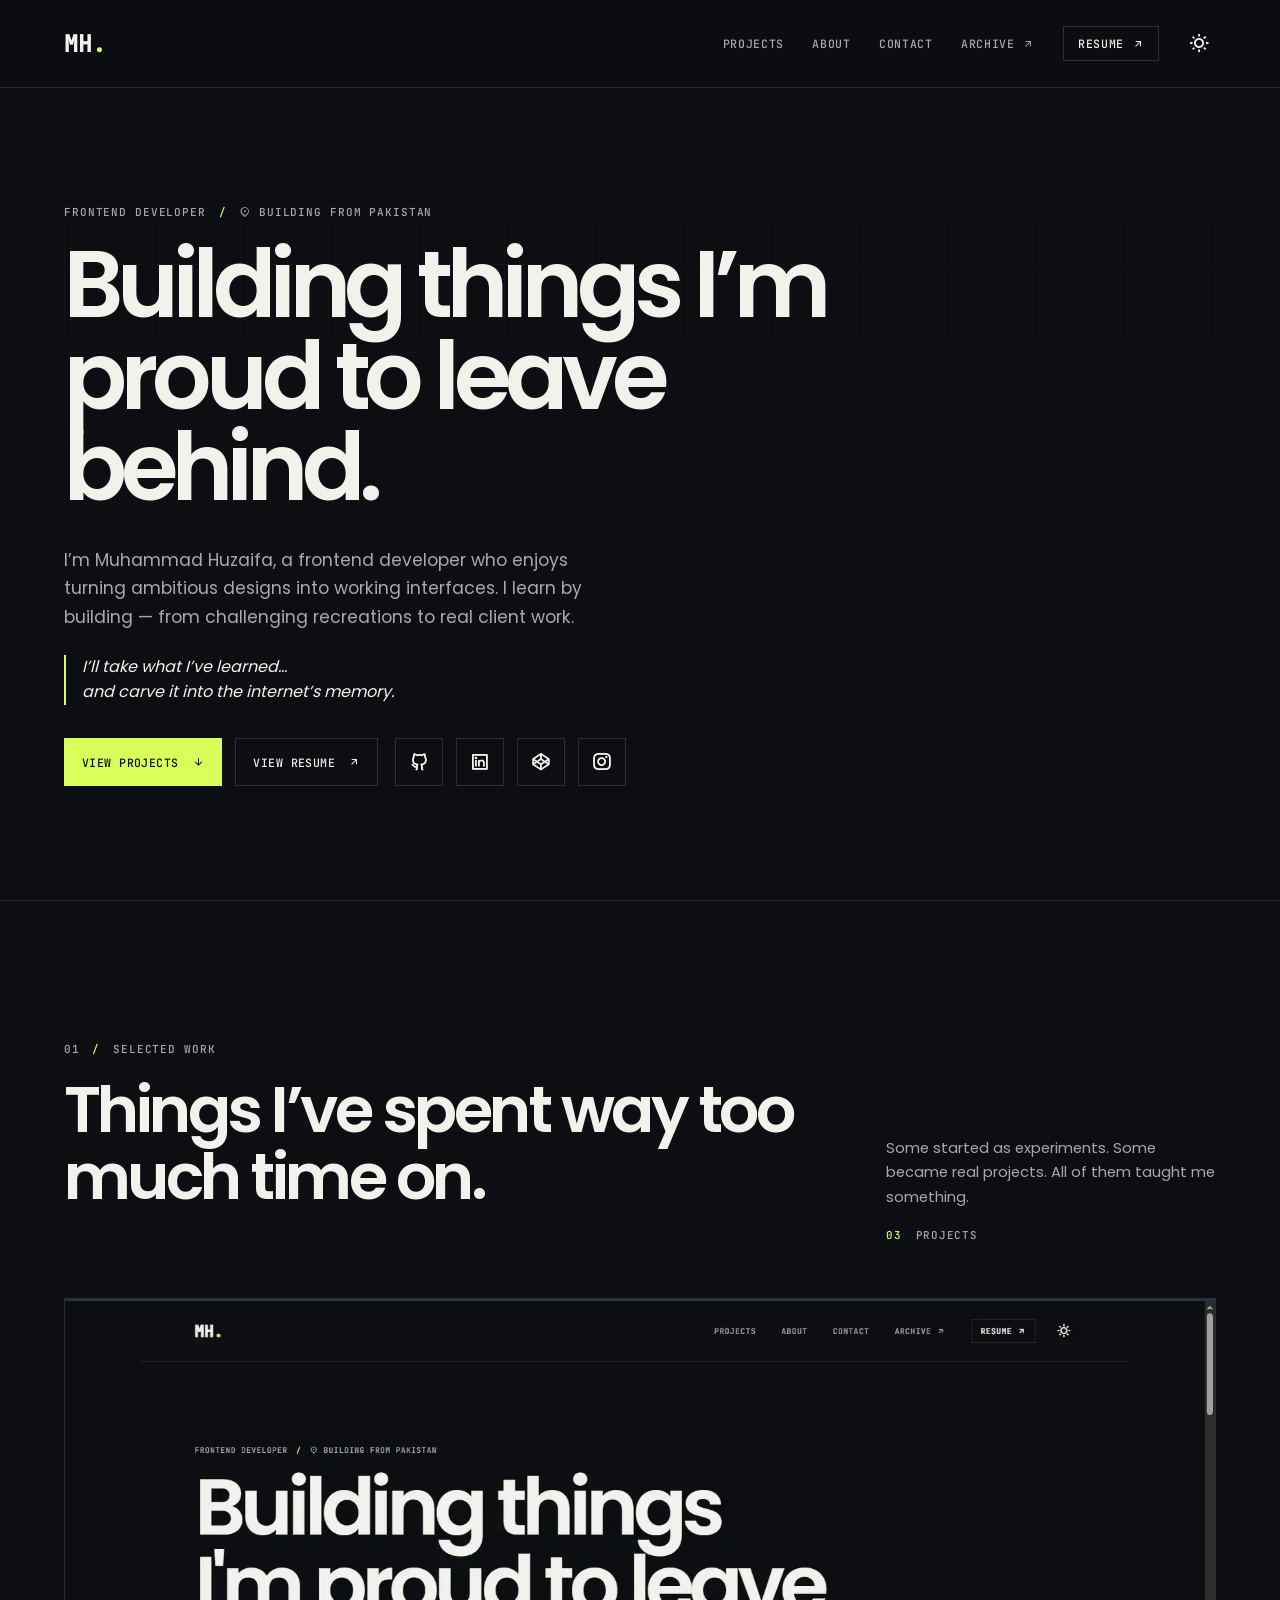
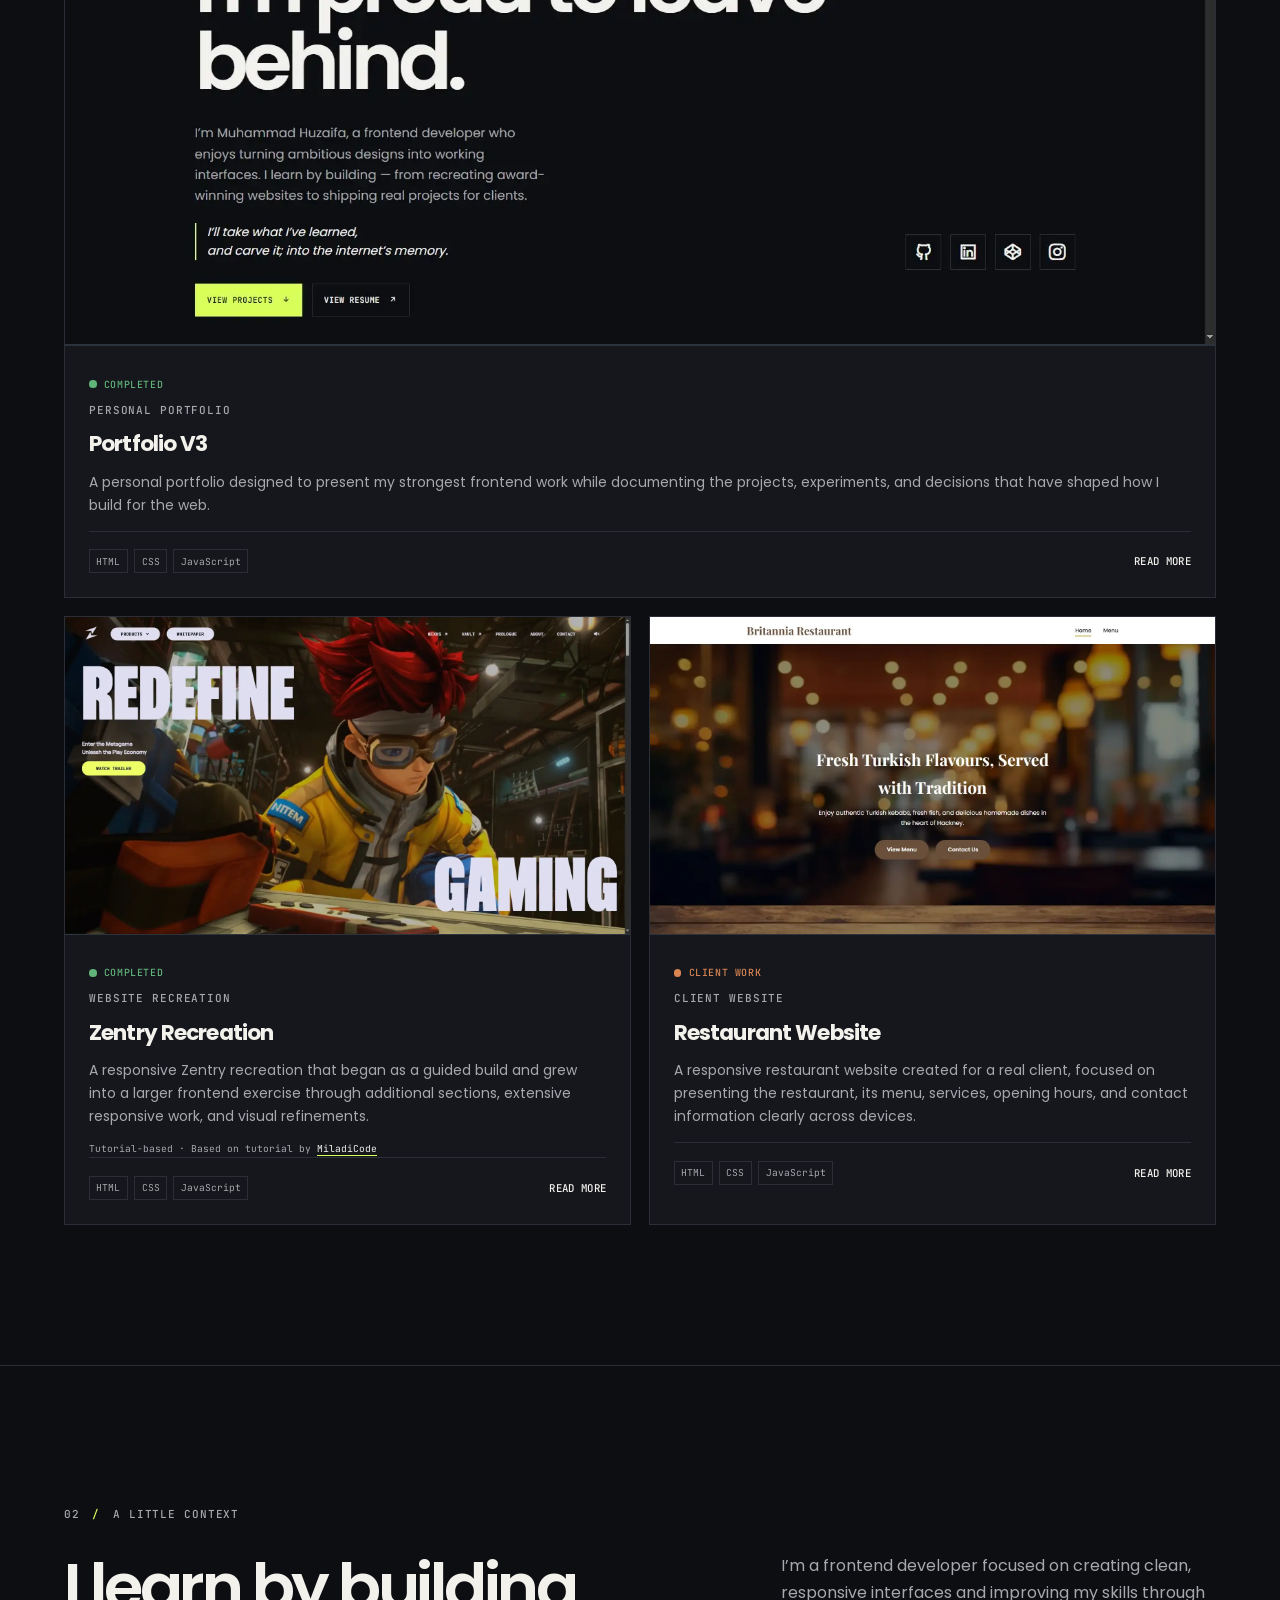
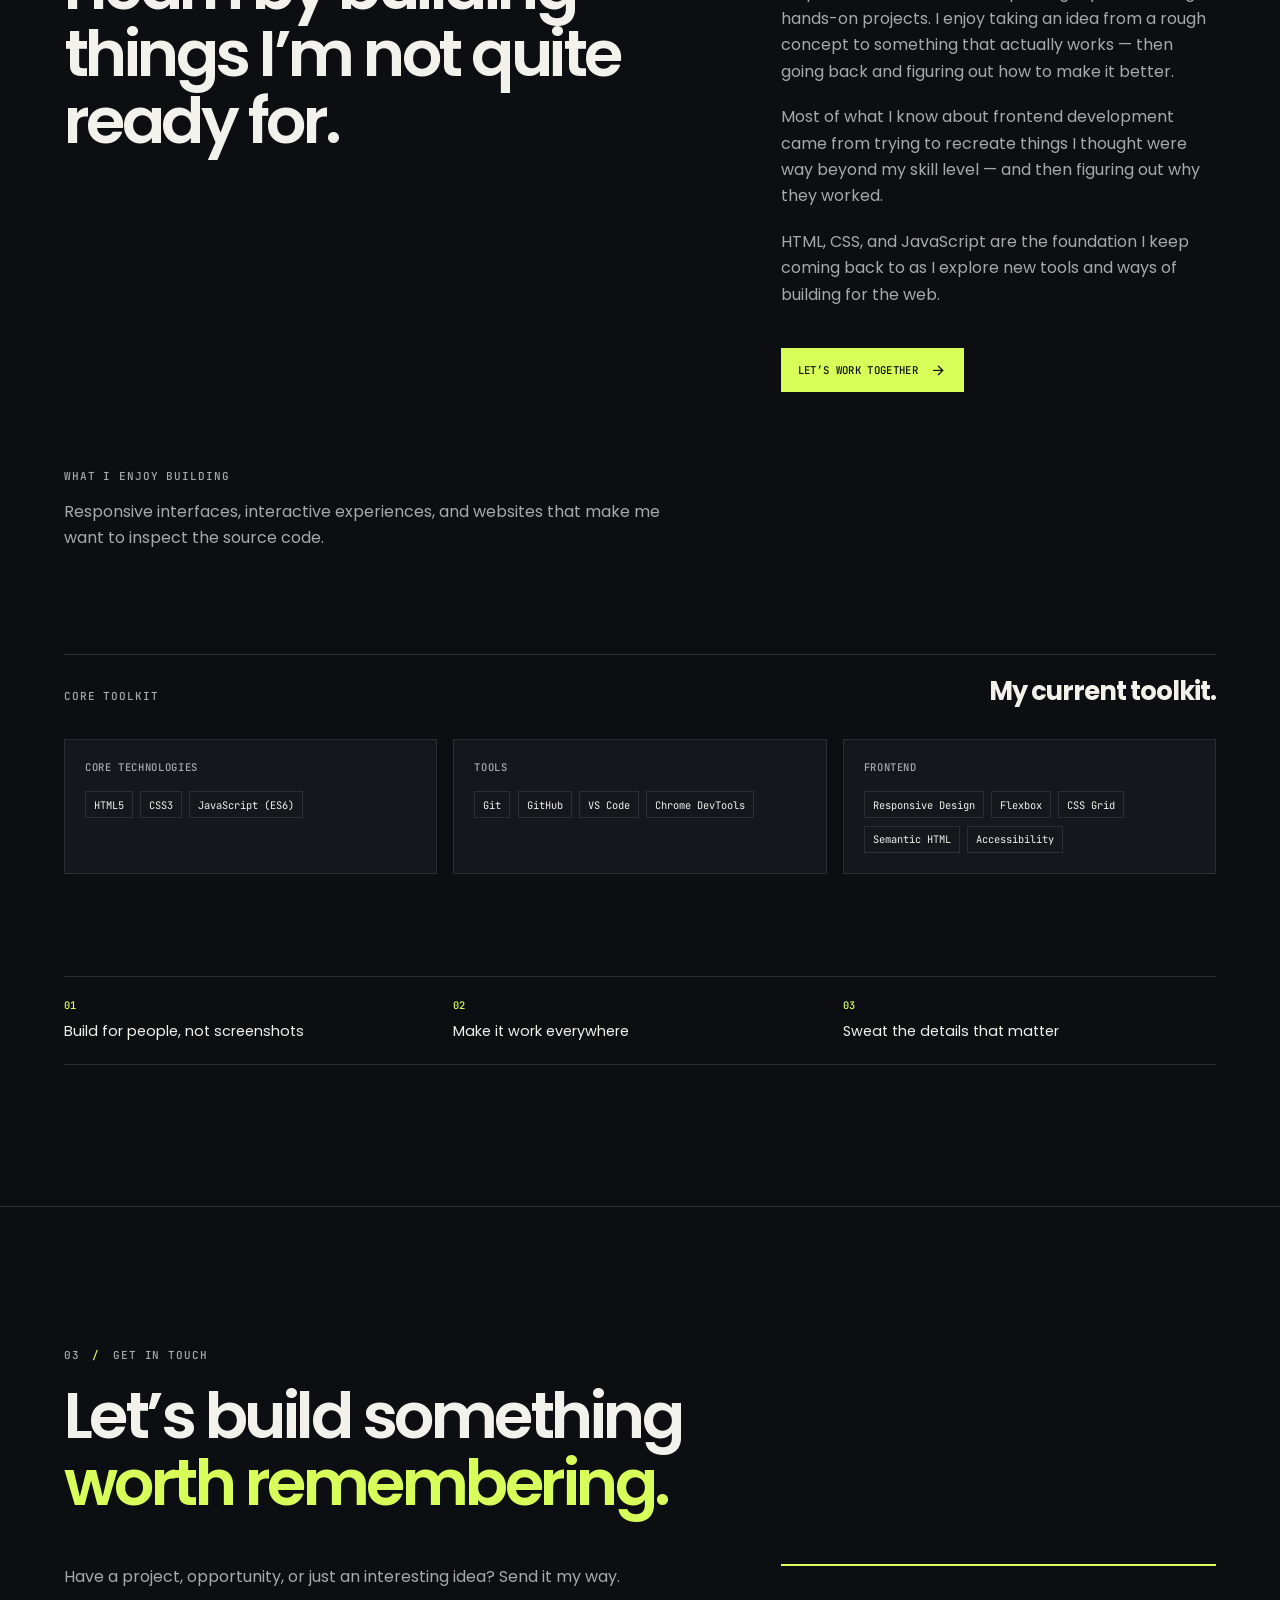
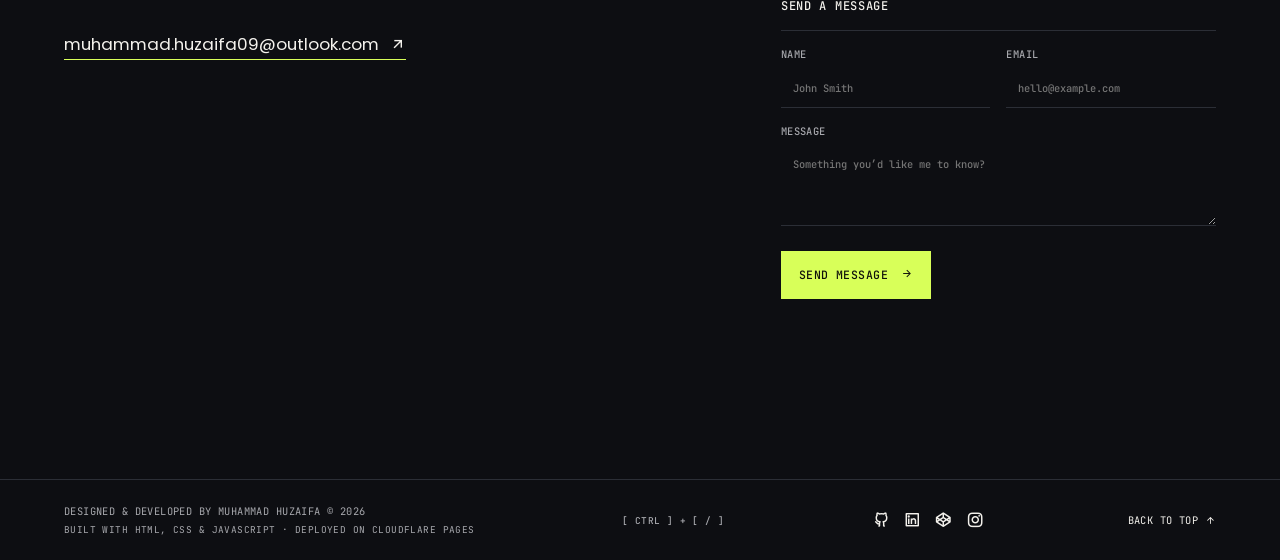
==== index.html @ 3d74fdb4 "initial commit" ====
<!doctype html>
<html lang="en">
  <head>
    <meta charset="UTF-8" />
    <meta name="viewport" content="width=device-width, initial-scale=1.0" />
    <script>
      try {
        const theme = localStorage.getItem("theme");
        if (theme) document.documentElement.dataset.theme = theme;
      } catch {}
    </script>
    <link
      id="apple-touch-icon"
      rel="apple-touch-icon"
      sizes="180x180"
      href="favicon/apple-touch-icon-dark.png"
    />
    <link
      id="favicon-ico"
      rel="icon"
      type="image/x-icon"
      href="favicon/favicon-dark.ico"
    />
    <link
      id="favicon-32"
      rel="icon"
      type="image/png"
      sizes="32x32"
      href="favicon/favicon-32x32-dark.png"
    />
    <link
      id="favicon-16"
      rel="icon"
      type="image/png"
      sizes="16x16"
      href="favicon/favicon-16x16-dark.png"
    />
    <link rel="manifest" href="favicon/site.webmanifest" />
    <meta
      name="description"
      content="Frontend developer Muhammad Huzaifa's portfolio — featured projects, client work, interactive experiments, and a growing archive of web development projects."
    />
    <meta name="theme-color" content="#0d0e12" />
    <meta property="og:title" content="Muhammad Huzaifa - Frontend Developer" />
    <meta
      property="og:description"
      content="Frontend projects, client work, interactive experiments, and the development journey behind them."
    />
    <meta property="og:type" content="website" />
    <meta
      property="og:image"
      content="https://huzaifa-portfolio.pages.dev/assets/og-image.webp"
    />
    <meta property="og:image:width" content="1200" />
    <meta property="og:image:height" content="630" />
    <meta name="twitter:card" content="summary_large_image" />
    <meta
      name="twitter:title"
      content="Muhammad Huzaifa - Frontend Developer"
    />
    <meta
      name="twitter:description"
      content="Frontend projects, client work, interactive experiments, and the development journey behind them."
    />
    <meta
      name="twitter:image"
      content="https://huzaifa-portfolio.pages.dev/assets/og-image.webp"
    />
    <link rel="canonical" href="https://huzaifa-portfolio.pages.dev/" />
    <link rel="stylesheet" href="css/fonts.css" />
    <link rel="stylesheet" href="css/utilities.css" />
    <link rel="stylesheet" href="css/terminal.css" />
    <link rel="stylesheet" href="css/index.css" />
    <title>Muhammad Huzaifa - Frontend Developer</title>
    <script type="application/ld+json">
      {
        "@context": "https://schema.org",
        "@type": "Person",
        "name": "Muhammad Huzaifa",
        "jobTitle": "Frontend Developer",
        "url": "https://huzaifa-portfolio.pages.dev/",
        "email": "muhammad.huzaifa09@outlook.com",
        "sameAs": [
          "https://www.github.com/HuzaifaAkhtar2",
          "https://www.linkedin.com/in/muhammad-huzaifa24/"
        ]
      }
    </script>
  </head>
  <body>
    <a class="skip-link" href="#main">Skip to content</a>
    <div class="scroll-progress" aria-hidden="true"></div>
    <header class="site-header">
      <a class="brand" href="#home" aria-label="Muhammad Huzaifa, home"
        >MH<span>.</span></a
      >
      <button
        class="menu-toggle"
        type="button"
        aria-expanded="false"
        aria-controls="site-nav"
      >
        <span></span><span></span><span></span
        ><span class="sr-only">Open menu</span>
      </button>
      <nav id="site-nav" class="site-nav" aria-label="Primary navigation">
        <a href="#projects">Projects</a><a href="#about">About</a
        ><a href="#contact">Contact</a>
        <a href="archive.html"
          >Archive <i class="ri-arrow-right-up-line" aria-hidden="true"></i
        ></a>
        <a
          class="nav-resume"
          href="docs/Muhammad_Huzaifa_Resume.pdf"
          target="_blank"
          rel="noreferrer"
          >Resume <i class="ri-arrow-right-up-line" aria-hidden="true"></i
        ></a>
      </nav>
      <button
        class="theme-toggle"
        type="button"
        aria-label="Switch to light theme"
        title="Toggle color theme"
      ></button>
    </header>
    <main id="main">
      <section id="home" class="hero section">
        <div class="hero-copy">
          <p class="eyebrow">
            Frontend developer
            <span aria-hidden="true" class="distributor">/</span>
            <i class="ri-map-pin-2-line" aria-hidden="true"></i> Building from
            Pakistan
          </p>
          <h1>Building things I&rsquo;m proud to leave behind.</h1>
          <p class="hero-intro">
            I&rsquo;m Muhammad Huzaifa, a frontend developer who enjoys turning
            ambitious designs into working interfaces. I learn by building —
            from challenging recreations to real client work.
          </p>
          <p class="hero-tagline">
            I&rsquo;ll take what I&rsquo;ve learned... <br />
            and carve it into the internet&rsquo;s memory.
          </p>
          <div class="hero-actions">
            <a class="button button-primary" href="#projects"
              >View projects
              <i class="ri-arrow-down-line" aria-hidden="true"></i></a
            ><a
              class="button button-secondary"
              href="docs/Muhammad_Huzaifa_Resume.pdf"
              target="_blank"
              rel="noreferrer"
              >View resume
              <i class="ri-arrow-right-up-line" aria-hidden="true"></i
            ></a>
            <nav
              class="social-links social-links--hero"
              aria-label="Social links"
            >
              <a
                href="https://www.github.com/HuzaifaAkhtar2"
                target="_blank"
                rel="noreferrer"
                aria-label="GitHub"
                ><i class="ri-github-line" aria-hidden="true"></i
              ></a>
              <a
                href="https://www.linkedin.com/in/muhammad-huzaifa24/"
                target="_blank"
                rel="noreferrer"
                aria-label="LinkedIn"
                ><i class="ri-linkedin-box-line" aria-hidden="true"></i
              ></a>
              <a
                href="https://www.codepen.io/MuhammadHuzaifa"
                target="_blank"
                rel="noreferrer"
                aria-label="CodePen"
                ><i class="ri-codepen-line" aria-hidden="true"></i
              ></a>
              <a
                href="https://www.instagram.com/huzaifas_workspace/"
                target="_blank"
                rel="noreferrer"
                aria-label="Instagram"
                ><i class="ri-instagram-line" aria-hidden="true"></i
              ></a>
            </nav>
          </div>
        </div>
        <!-- <figure class="hero-portrait">
          <img
            src="assets/profile-picture.webp"
            alt="Portrait of Muhammad Huzaifa"
            height="320"
            width="320"
          />
        </figure> -->
      </section>
      <section id="projects" class="section projects-section">
        <div class="section-heading">
          <div>
            <p class="eyebrow">
              01 <span aria-hidden="true">/</span> Selected work
            </p>
            <h2>Things I&rsquo;ve spent way too much time on.</h2>
          </div>
          <div class="section-aside">
            <p class="section-summary">
              Some started as experiments. Some became real projects. All of
              them taught me something.
            </p>
            <p class="section-count">
              <span id="project-count">04</span> projects
            </p>
          </div>
        </div>
        <div id="projects-grid" class="projects-grid" aria-live="polite"></div>
      </section>
      <section id="about" class="section about-section">
        <p class="eyebrow">
          02 <span aria-hidden="true">/</span> A little context
        </p>
        <div class="about-grid">
          <h2>I learn by building things I&rsquo;m not quite ready for.</h2>
          <div>
            <p>
              I&rsquo;m a frontend developer focused on creating clean,
              responsive interfaces and improving my skills through hands-on
              projects. I enjoy taking an idea from a rough concept to something
              that actually works — then going back and figuring out how to make
              it better.
            </p>
            <p>
              Most of what I know about frontend development came from trying to
              recreate things I thought were way beyond my skill level — and
              then figuring out why they worked.
            </p>
            <p>
              HTML, CSS, and JavaScript are the foundation I keep coming back to
              as I explore new tools and ways of building for the web.
            </p>
            <a class="text-link text-link--primary" href="#contact"
              >Let&rsquo;s work together
              <i class="ri-arrow-right-line" aria-hidden="true"></i
            ></a>
          </div>
        </div>
        <section class="enjoy-building" aria-labelledby="enjoy-building-title">
          <p class="eyebrow">What I enjoy building</p>
          <p id="enjoy-building-title">
            Responsive interfaces, interactive experiences, and websites that
            make me want to inspect the source code.
          </p>
        </section>
        <section class="skills" aria-labelledby="skills-title">
          <div class="skills-heading">
            <p class="eyebrow">Core toolkit</p>
            <h3 id="skills-title">My current toolkit.</h3>
          </div>
          <div class="skills-groups">
            <div class="skill-group">
              <h4>Core Technologies</h4>
              <ul class="skill-tags">
                <li>HTML5</li>
                <li>CSS3</li>
                <li>JavaScript (ES6)</li>
              </ul>
            </div>
            <div class="skill-group">
              <h4>Tools</h4>
              <ul class="skill-tags">
                <li>Git</li>
                <li>GitHub</li>
                <li>VS Code</li>
                <li>Chrome DevTools</li>
              </ul>
            </div>
            <div class="skill-group">
              <h4>Frontend</h4>
              <ul class="skill-tags">
                <li>Responsive Design</li>
                <li>Flexbox</li>
                <li>CSS Grid</li>
                <li>Semantic HTML</li>
                <li>Accessibility</li>
              </ul>
            </div>
          </div>
        </section>
        <ul class="principles">
          <li><span>01</span> Build for people, not screenshots</li>
          <li><span>02</span> Make it work everywhere</li>
          <li><span>03</span> Sweat the details that matter</li>
        </ul>
      </section>
      <section id="contact" class="section contact-section">
        <p class="eyebrow">03 <span aria-hidden="true">/</span> Get in touch</p>
        <h2>Let&rsquo;s build something<br /><em> worth remembering.</em></h2>
        <div class="contact-grid">
          <div>
            <p>
              Have a project, opportunity, or just an interesting idea? Send it
              my way.
            </p>
            <a class="email-link" href="mailto:muhammad.huzaifa09@outlook.com"
              >muhammad.huzaifa09@outlook.com
              <i class="ri-arrow-right-up-line" aria-hidden="true"></i
            ></a>
          </div>
          <form
            id="contact-form"
            class="contact-form"
            novalidate
            action="https://api.web3forms.com/submit"
            method="POST"
          >
            <input
              type="hidden"
              name="access_key"
              value="2c926306-fed4-42c1-bfce-c06f13e96733"
            />
            <input
              class="form-botcheck"
              type="checkbox"
              name="botcheck"
              tabindex="-1"
              autocomplete="off"
              aria-hidden="true"
            />
            <div class="form-intro">
              <p>Send a message</p>
            </div>
            <div class="form-row">
              <label
                >Name<input
                  name="name"
                  autocomplete="name"
                  required
                  placeholder="John Smith" /></label
              ><label
                >Email<input
                  name="email"
                  type="email"
                  autocomplete="email"
                  required
                  placeholder="hello@example.com"
              /></label>
            </div>
            <label
              >Message<textarea
                name="message"
                rows="4"
                required
                placeholder="Something you&rsquo;d like me to know?"
              ></textarea></label
            ><button class="button button-primary" type="submit">
              Send message
              <i class="ri-arrow-right-line" aria-hidden="true"></i>
            </button>
            <p id="form-status" class="form-status" role="status"></p>
          </form>
        </div>
      </section>
    </main>
    <footer class="site-footer">
      <div class="footer-copy">
        <p>
          Designed &amp; developed by Muhammad Huzaifa &copy;
          <span id="year"></span>
        </p>
        <p class="footer-stack">
          Built with HTML, CSS &amp; JavaScript &middot; Deployed on Cloudflare
          Pages
        </p>
      </div>
      <button
        class="terminal-hint"
        type="button"
        data-terminal-trigger
        aria-label="Open command terminal"
      >
        <span class="terminal-hint__keys">[ CTRL ] + [ / ]</span>
        <i class="ri-terminal-box-line" aria-hidden="true"></i>
      </button>
      <nav class="social-links social-links--footer" aria-label="Social links">
        <a
          href="https://www.github.com/HuzaifaAkhtar2"
          target="_blank"
          rel="noreferrer"
          aria-label="GitHub"
          ><i class="ri-github-line" aria-hidden="true"></i
        ></a>
        <a
          href="https://www.linkedin.com/in/muhammad-huzaifa24/"
          target="_blank"
          rel="noreferrer"
          aria-label="LinkedIn"
          ><i class="ri-linkedin-box-line" aria-hidden="true"></i
        ></a>
        <a
          href="https://www.codepen.io/MuhammadHuzaifa"
          target="_blank"
          rel="noreferrer"
          aria-label="CodePen"
          ><i class="ri-codepen-line" aria-hidden="true"></i
        ></a>
        <a
          href="https://www.instagram.com/huzaifas_workspace/"
          target="_blank"
          rel="noreferrer"
          aria-label="Instagram"
          ><i class="ri-instagram-line" aria-hidden="true"></i
        ></a>
      </nav>
      <a href="#home"
        >Back to top <i class="ri-arrow-up-line" aria-hidden="true"></i
      ></a>
    </footer>
    <dialog
      id="project-modal"
      class="project-modal"
      aria-labelledby="modal-title"
    >
      <button
        class="modal-close"
        type="button"
        aria-label="Close project details"
      >
        <i class="ri-close-line" aria-hidden="true"></i>
      </button>
      <div id="modal-content"></div>
    </dialog>
    <script type="module" src="js/index.js"></script>
  </body>
</html>
---- css/fonts.css ----
@font-face{font-family:JetBrains Mono;font-style:normal;font-weight:400;font-display:swap;src:url(../assets/fonts/jetbrains-mono-400.woff2)format("woff2")}@font-face{font-family:JetBrains Mono;font-style:normal;font-weight:500;font-display:swap;src:url(../assets/fonts/jetbrains-mono-500.woff2)format("woff2")}@font-face{font-family:Poppins;font-style:normal;font-weight:400;font-display:swap;src:url(../assets/fonts/poppins-400.woff2)format("woff2")}@font-face{font-family:Poppins;font-style:normal;font-weight:500;font-display:swap;src:url(../assets/fonts/poppins-500.woff2)format("woff2")}@font-face{font-family:Poppins;font-style:normal;font-weight:600;font-display:swap;src:url(../assets/fonts/poppins-600.woff2)format("woff2")}@font-face{font-family:Poppins;font-style:normal;font-weight:700;font-display:swap;src:url(../assets/fonts/poppins-700.woff2)format("woff2")}@font-face{font-family:remixicon;font-style:normal;font-weight:400;font-display:swap;src:url(../assets/fonts/remixicon.woff2)format("woff2")}[class^=ri-],[class*=\ ri-]{-webkit-font-smoothing:antialiased;-moz-osx-font-smoothing:grayscale;font-style:normal;font-family:remixicon!important}.ri-add-line:before{content:""}.ri-arrow-down-line:before{content:""}.ri-arrow-right-line:before{content:""}.ri-arrow-right-up-line:before{content:""}.ri-arrow-up-line:before{content:""}.ri-checkbox-blank-line:before{content:""}.ri-close-line:before{content:""}.ri-codepen-line:before{content:""}.ri-github-line:before{content:""}.ri-information-line:before{content:""}.ri-instagram-line:before{content:""}.ri-linkedin-box-line:before{content:""}.ri-loader-4-line:before{content:""}.ri-map-pin-2-line:before{content:""}.ri-moon-line:before{content:""}.ri-sparkling-2-line:before{content:""}.ri-sun-line:before{content:""}.ri-terminal-box-line:before{content:""}.ri-time-line:before{content:""}
---- css/utilities.css ----
:root{--bg:#0d0e12;--surface:#15171d;--surface-2:#1b1e26;--text:#f3f1ec;--muted:#a7a8ad;--line:#2b2e36;--accent:#d8ff59;--accent-hover:#b4d93d;--accent-contrast:#10120b;--status-completed:#61b479;--status-in-progress:#d6a93e;--status-experiment:#cf6464;--status-client-work:#d98551;--body-font:"Poppins", sans-serif;--mono:"JetBrains Mono", monospace;--theme-transition:.22s;--lightningcss-light: ;--lightningcss-dark:initial;color-scheme:dark}:root[data-theme=light]{--bg:#f6f5f1;--surface:#edede9;--surface-2:#e2e2dd;--text:#171818;--muted:#62645f;--line:#cfd0ca;--accent:#5a7563;--accent-hover:#415749;--accent-contrast:#fff;--status-completed:#2f6f43;--status-in-progress:#7e5a00;--status-experiment:#9c3737;--status-client-work:#8f431e;--lightningcss-light:initial;--lightningcss-dark: ;color-scheme:light}*{box-sizing:border-box}html{scroll-behavior:smooth}body{background:var(--bg);color:var(--text);font:400 16px/1.65 var(--body-font);transition:background-color var(--theme-transition) ease, color var(--theme-transition) ease;margin:0}body.modal-open{overflow:hidden}a{color:inherit;text-decoration:none}button,input,textarea{font:inherit}button{cursor:pointer}.form-botcheck{clip:rect(0, 0, 0, 0);white-space:nowrap;width:1px;height:1px;margin:-1px;position:absolute;overflow:hidden}h1,h2,h3,p{margin-top:0}:focus-visible{outline:2px solid var(--accent);outline-offset:4px}.sr-only{clip:rect(0, 0, 0, 0);white-space:nowrap;width:1px;height:1px;position:absolute;overflow:hidden}.skip-link{z-index:20;background:var(--accent);color:var(--accent-contrast);padding:.6rem 1rem;position:fixed;top:-4rem;left:1rem}.skip-link:focus{top:1rem}.site-header{z-index:5;border-bottom:1px solid var(--line);background:var(--bg);background:color-mix(in srgb, var(--bg) 92%, transparent);backdrop-filter:blur(12px);max-width:1440px;height:88px;transition:background-color var(--theme-transition) ease, border-color var(--theme-transition) ease;align-items:center;margin:auto;padding:0 clamp(1.25rem,5vw,5rem);display:flex;position:sticky;top:0}.archive-page .site-header{position:fixed;left:0;right:0}.brand{font:700 1.45rem var(--mono);margin-right:auto}.brand span{color:var(--accent)}.site-nav{font:500 .72rem var(--mono);text-transform:uppercase;letter-spacing:.06em;align-items:center;gap:clamp(1rem,2.2vw,2.4rem);display:flex}.site-nav>a:not(.nav-resume){color:var(--muted);transition:color .22s;position:relative}.site-nav>a:not(.nav-resume):after{content:"";background:var(--accent);transform-origin:100%;height:1px;transition:transform .22s;position:absolute;bottom:-.45rem;left:0;right:0;transform:scaleX(0)}.site-nav>a:not(.nav-resume):hover,.site-nav>a:not(.nav-resume).is-active{color:var(--text)}.site-nav>a:not(.nav-resume):hover:after,.site-nav>a:not(.nav-resume):focus-visible:after,.site-nav>a:not(.nav-resume).is-active:after{transform-origin:0;transform:scaleX(1)}.nav-resume{border:1px solid var(--line);color:var(--text);padding:.55rem .85rem;transition:background-color .22s,border-color .22s,color .22s}.nav-resume:hover{border-color:var(--accent);background:var(--accent);color:var(--accent-contrast)}.theme-toggle,.menu-toggle{color:var(--text);background:0 0;border:0;margin-left:1.5rem;font-size:1.25rem}.theme-toggle{transition:color .22s}.theme-toggle:hover,.theme-toggle:focus-visible{color:var(--accent)}.menu-toggle{padding:0;display:none}.section{max-width:1440px;margin:auto;padding-left:clamp(1.25rem,5vw,5rem);padding-right:clamp(1.25rem,5vw,5rem)}.eyebrow{color:var(--muted);font:500 .69rem var(--mono);text-transform:uppercase;letter-spacing:.08em;margin:0 0 1.25rem}.eyebrow span{color:var(--accent);margin:0 .3rem}.button{min-height:48px;font:500 .72rem var(--mono);text-transform:uppercase;letter-spacing:.04em;border:1px solid #0000;justify-content:center;align-items:center;gap:.8rem;padding:.7rem 1.05rem;transition:background-color .22s,border-color .22s,color .22s;display:inline-flex}.button:hover{border-color:var(--accent-hover);background:var(--accent-hover);color:var(--accent-contrast)}.button-primary{background:var(--accent);color:var(--accent-contrast)}.button-secondary{border-color:var(--line);color:var(--text)}.social-links{align-items:center;gap:.8rem;display:flex}.social-links a{border:1px solid var(--line);place-items:center;width:2.75rem;height:2.75rem;font-size:1.5rem;line-height:1;transition:background-color .22s,border-color .22s,color .22s;display:grid}.social-links a:hover{border-color:var(--accent);background:var(--accent);color:var(--accent-contrast)}.social-links--hero a{width:3.25rem;height:3.25rem;font-size:1.8rem}.social-links--footer a{border:0;width:auto;height:auto;font-size:1.1rem}.social-links--footer a:hover{color:var(--accent);background:0 0;border-color:#0000}.site-footer{border-top:1px solid var(--line);max-width:1440px;color:var(--muted);font:400 .65rem var(--mono);text-transform:uppercase;letter-spacing:.04em;justify-content:space-between;align-items:center;margin:auto;padding:1.5rem clamp(1.25rem,5vw,5rem);display:flex}.site-footer p{margin:0}.footer-copy{gap:.3rem;display:grid}.footer-stack{color:var(--muted);font-size:.59rem}.site-footer a{color:var(--text);transition:color var(--theme-transition) ease}.site-footer a:hover{color:var(--accent)}:root.is-theme-transitioning,:root.is-theme-transitioning *{transition-property:color,background-color,border-color,outline-color,box-shadow!important;transition-duration:var(--theme-transition)!important;transition-timing-function:ease!important}@media (max-width:760px){.site-header{height:72px}.menu-toggle{flex-direction:column;gap:4px;margin-left:1rem;display:flex}.menu-toggle span:not(.sr-only){background:currentColor;width:18px;height:1px;transition:transform .25s,opacity .2s}.menu-toggle.is-open span:first-child{transform:translateY(5px)rotate(45deg)}.menu-toggle.is-open span:nth-child(2){opacity:0}.menu-toggle.is-open span:nth-child(3){transform:translateY(-5px)rotate(-45deg)}.site-nav{border-bottom:1px solid var(--line);background:var(--bg);clip-path:polygon(0 0,100% 0,100% 0,0 0);opacity:0;pointer-events:none;flex-direction:column;align-items:flex-start;padding:1.5rem clamp(1.25rem,5vw,5rem);transition:clip-path .35s cubic-bezier(.2,.8,.2,1),opacity .2s;position:absolute;top:71px;left:0;right:0}.site-nav.is-open{clip-path:polygon(0 0,100% 0,100% 100%,0 100%);opacity:1;pointer-events:auto}.theme-toggle{margin-left:auto}.site-footer{flex-direction:column;align-items:flex-start;gap:1rem}.site-footer p span{margin-top:.3rem;margin-left:0;display:block}}@media (max-width:760px),(hover:none),(pointer:coarse){.site-nav>a:not(.nav-resume).is-active{color:var(--muted)}.site-nav>a:not(.nav-resume).is-active:after{transform:scaleX(0)}}@media (prefers-reduced-motion:reduce){*,:before,:after{scroll-behavior:auto!important;transition-duration:.01ms!important;animation-duration:.01ms!important}}
---- css/terminal.css ----
.terminal-hint{color:var(--muted);font:500 .59rem var(--mono);letter-spacing:.04em;background:0 0;border:0;align-self:center;padding:.25rem;transition:color .22s}.terminal-hint>i{font-size:1.2rem;display:none}.terminal-hint:hover{color:var(--accent)}.command-terminal{border:1px solid var(--line);background:var(--surface);width:min(880px,100% - 2rem);height:min(780px,100dvh - 2rem);color:var(--text);font-family:var(--mono);opacity:0;flex-direction:column;padding:0;transition:opacity .22s,transform .22s;display:flex;overflow:hidden;transform:translateY(12px)scale(.985);box-shadow:0 1.5rem 4rem #00000040}.command-terminal:not([open]){display:none}.command-terminal[open].is-visible{opacity:1;transform:translateY(0)scale(1)}.command-terminal.is-closing{opacity:0;transform:translateY(12px)scale(.985)}.command-terminal::backdrop{backdrop-filter:blur(3px);background:#000000ad}.command-terminal[open]::backdrop{animation:.22s both terminal-backdrop-in}.command-terminal.is-closing::backdrop{animation:.22s both terminal-backdrop-out}@keyframes terminal-backdrop-in{0%{opacity:0}to{opacity:1}}@keyframes terminal-backdrop-out{0%{opacity:1}to{opacity:0}}.command-terminal__header{border-bottom:1px solid var(--line);justify-content:space-between;align-items:center;min-height:3.3rem;padding:.75rem 1rem;display:flex}.command-terminal__title{font:500 .66rem var(--mono);letter-spacing:.1em;text-transform:uppercase;margin:0}.command-terminal__close{width:2rem;height:2rem;color:var(--muted);background:0 0;border:1px solid #0000;place-items:center;padding:0;font-size:1.1rem;transition:color .22s;display:grid}.command-terminal__close:hover{color:var(--accent);border-color:#0000}.command-terminal__body{flex-direction:column;flex:1;max-height:calc(min(780px,100dvh - 2rem) - 3.3rem);padding:1rem;display:flex}.command-terminal__output{overscroll-behavior:contain;scroll-behavior:auto;scrollbar-gutter:stable;min-height:0;max-height:min(38rem,68dvh);color:var(--muted);white-space:pre-wrap;scrollbar-color:var(--accent) var(--surface-2);scrollbar-width:thin;padding-right:.3rem;font-size:clamp(.7rem,1.8vw,.8rem);line-height:1.7;overflow-y:auto}.command-terminal__output::-webkit-scrollbar{width:.55rem}.command-terminal__output::-webkit-scrollbar-track{background:var(--surface-2)}.command-terminal__output::-webkit-scrollbar-thumb{border:2px solid var(--surface-2);background:var(--accent);border-radius:999px}.command-terminal__output::-webkit-scrollbar-thumb:hover{background:var(--accent-hover)}.command-terminal__output::-webkit-scrollbar-thumb:active{background:var(--accent-hover)}.terminal-entry{margin:0 0 .9rem}.terminal-entry--command{color:var(--text)}.terminal-entry--success{color:var(--accent)}.terminal-entry--error{color:var(--status-experiment)}.terminal-entry a{color:var(--text);text-decoration:underline;text-decoration-color:var(--accent);text-underline-offset:3px}.command-terminal__form{border-top:1px solid var(--line);align-items:center;gap:.6rem;margin-top:.35rem;padding-top:1rem;display:flex}.command-terminal__prompt{color:var(--accent)}.command-terminal__input{min-width:0;color:var(--text);font:inherit;background:0 0;border:0;outline:0;flex:1;padding:.2rem 0}body.terminal-open{overflow:hidden}.is-secret-editable{cursor:text;caret-color:var(--accent);box-shadow:inset 0 -1px 0 color-mix(in srgb, var(--accent) 35%, transparent)}.is-secret-editable:focus,.is-secret-editable:focus-visible{outline:0}@media (max-width:760px){.terminal-hint{align-self:flex-start}.terminal-hint__keys{display:none}.terminal-hint>i{display:block}.command-terminal{width:calc(100% - 1rem);max-height:calc(100dvh - 1rem)}.command-terminal__body{max-height:calc(100dvh - 4.3rem)}.command-terminal__output{max-height:48dvh}}@media (prefers-reduced-motion:reduce){.command-terminal,.command-terminal::backdrop{transition:none}}
---- css/index.css ----
html{scrollbar-width:none}html::-webkit-scrollbar{display:none}.hero{isolation:isolate;grid-template-rows:1fr;grid-template-columns:1fr auto;height:calc(100vh - 88px);min-height:0;padding-top:clamp(5rem,13vh,10rem);padding-bottom:2rem;display:grid;position:relative}.hero:before{content:"";z-index:-1;pointer-events:none;background-image:linear-gradient(to right, var(--line) 1px, transparent 1px), linear-gradient(to bottom, var(--line) 1px, transparent 1px);opacity:.18;background-size:5.5rem 5.5rem;position:absolute;inset:0 clamp(1.25rem,5vw,5rem);-webkit-mask-image:linear-gradient(#0000,#000 20%,#0000 85%);mask-image:linear-gradient(#0000,#000 20%,#0000 85%)}.project-type{font:500 .69rem var(--mono);color:var(--muted);text-transform:uppercase;letter-spacing:.08em;margin:0 0 1.25rem}h1{letter-spacing:-.065em;max-width:920px;margin:0 0 2rem;font-size:clamp(3rem,7.3vw,7.2rem);font-weight:600;line-height:.98}.hero-intro{max-width:520px;color:var(--muted);font-size:clamp(1rem,1.35vw,1.15rem)}.hero-tagline{border-left:2px solid var(--accent);max-width:430px;color:var(--text);margin:1.5rem 0 0;padding-left:1rem;font-size:clamp(1rem,1.2vw,1.1rem);font-style:italic;line-height:1.55}.hero-actions{flex-wrap:wrap;gap:.85rem;margin-top:2.1rem;display:flex}.hero-actions .social-links--hero{margin-left:.2rem}.button:disabled{cursor:wait;opacity:.72}.hero-portrait{grid-area:1/2;align-self:center;width:clamp(210px,20vw,320px);margin:0;position:relative}.hero-portrait img{aspect-ratio:1;object-fit:cover;border-radius:48% 52% 50% 50%/46% 47% 53% 54%;width:100%;display:block;-webkit-mask-image:radial-gradient(#000 68%,#0000 100%);mask-image:radial-gradient(#000 68%,#0000 100%)}.scroll-progress{z-index:30;pointer-events:none;background:var(--accent);transform-origin:top;width:3px;height:100vh;transition:background-color var(--theme-transition) ease;position:fixed;top:0;right:0;transform:scaleY(0)}.social-links--hero a{width:3rem;height:3rem;font-size:1.3rem}.projects-section,.about-section,.contact-section{border-top:1px solid var(--line);padding-top:clamp(6rem,11vw,10rem);padding-bottom:clamp(6rem,11vw,10rem)}.section-heading{justify-content:space-between;align-items:end;gap:3rem;margin-bottom:3.5rem;display:flex}h2{letter-spacing:-.055em;max-width:750px;margin-bottom:2rem;font-size:clamp(2.35rem,5vw,5.25rem);font-weight:600;line-height:1.05}.section-summary{max-width:330px;color:var(--muted);margin:0;font-size:.92rem}.section-aside{max-width:330px}.section-aside .section-summary{margin-bottom:1.2rem}.section-count{color:var(--muted);font:500 .68rem var(--mono);text-transform:uppercase;letter-spacing:.07em;margin:0}.section-count span{color:var(--accent);margin-right:.4rem}.projects-grid{grid-template-columns:repeat(2,1fr);gap:1.1rem;display:grid}.project-card{border:1px solid var(--line);background:var(--surface);min-width:0;transition:border-color .25s,background-color .25s,box-shadow .25s}.project-card:hover{border-color:var(--accent);background:var(--surface-2);box-shadow:0 16px 34px #00000029}.project-card--featured{grid-column:1/-1}.project-art{aspect-ratio:16/9;background:#2d333d;overflow:hidden}.project-art img{object-fit:contain;width:100%;height:100%}.project-card-body{padding:1.5rem}.project-status{color:var(--muted);font:500 .62rem var(--mono);text-transform:uppercase;letter-spacing:.06em;align-items:center;gap:.45rem;margin:0 0 .75rem;display:inline-flex}.project-status span{background:currentColor;border-radius:50%;width:.48rem;height:.48rem}.project-status--completed{color:var(--status-completed)}.project-status--in-progress{color:var(--status-in-progress)}.project-status--experiment{color:var(--status-experiment)}.project-status--client-work{color:var(--status-client-work)}.project-type{margin-bottom:.6rem}.project-card h3{letter-spacing:-.04em;margin-bottom:.55rem;font-size:1.35rem}.project-card__description{color:var(--muted);min-height:3.2em;font-size:.87rem}.project-meta{border-top:1px solid var(--line);justify-content:space-between;align-items:center;gap:.75rem;padding-top:1.1rem;display:flex}.project-meta ul{flex-wrap:wrap;gap:.4rem;margin:0;padding:0;list-style:none;display:flex}.project-meta li{font:400 .6rem var(--mono);color:var(--muted);border:1px solid var(--line);padding:.28rem .4rem}.card-link,.text-link{color:var(--text);font:500 .67rem var(--mono);text-transform:uppercase;letter-spacing:.03em;white-space:nowrap;background:0 0;border:0;padding:0}.card-link{transition:color .22s}.project-tutorial,.case-study-tutorial{color:var(--muted);font:.6rem/1.55 var(--mono)}.project-tutorial{margin:.8rem 0 0}.case-study-tutorial{margin:1rem 0 0}.project-tutorial a,.case-study-tutorial a{color:var(--text);text-decoration:underline;text-decoration-color:var(--accent);text-underline-offset:3px}.card-link:hover,.card-link:focus-visible,.card-link span,.text-link span{color:var(--accent)}.about-grid,.contact-grid{grid-template-columns:1.15fr .85fr;gap:clamp(2rem,10vw,12rem);margin-top:2rem;display:grid}.about-grid>div,.contact-grid>div{color:var(--muted)}.about-grid p+p{margin-top:1.2rem}.text-link{color:var(--text);margin-top:1rem;display:inline-block}.text-link--primary{background:var(--accent);color:var(--accent-contrast);border:1px solid var(--accent);align-items:center;gap:.75rem;margin-top:1.5rem;padding:.78rem 1rem;transition:background-color .22s,border-color .22s,color .22s;display:inline-flex}.text-link--primary:hover{background:var(--accent-hover);border-color:var(--accent-hover);color:var(--accent-contrast)}.text-link--primary i{color:inherit;font-size:1rem}.principles{border-top:1px solid var(--line);border-bottom:1px solid var(--line);grid-template-columns:repeat(3,1fr);gap:1rem;margin:clamp(4rem,8vw,8rem) 0 0;padding:1.3rem 0;font-size:.9rem;list-style:none;display:grid}.skills{border-top:1px solid var(--line);margin-top:clamp(4rem,8vw,7rem);padding-top:1.3rem}.skills-heading{justify-content:space-between;align-items:baseline;gap:2rem;margin-bottom:2rem;display:flex}.skills-heading .eyebrow{margin:0}.skills-heading h3{letter-spacing:-.04em;max-width:390px;margin:0;font-size:clamp(1.35rem,2vw,1.8rem);line-height:1.2}.skills-groups{grid-template-columns:repeat(3,1fr);gap:1rem;display:grid}.skill-group{background:var(--surface);border:1px solid var(--line);padding:1.25rem}.skill-group h4{color:var(--muted);font:500 .66rem var(--mono);text-transform:uppercase;letter-spacing:.06em;margin:0 0 1.1rem}.skill-tags{flex-wrap:wrap;gap:.45rem;margin:0;padding:0;list-style:none;display:flex}.skill-tags li{border:1px solid var(--line);color:var(--text);font:400 .65rem var(--mono);padding:.35rem .5rem}.enjoy-building{max-width:610px;margin-top:clamp(3rem,6vw,5rem)}.enjoy-building .eyebrow{margin-bottom:1rem}.enjoy-building>p:last-child{color:var(--muted);margin:0;font-size:1rem;line-height:1.65}.principles span{color:var(--accent);font:500 .65rem var(--mono);margin-bottom:.5rem;display:block}.contact-section h2 em{color:var(--accent);font-style:normal}.contact-grid{margin-top:3rem}.email-link{color:var(--text);border-bottom:1px solid var(--accent);gap:.6rem;margin-top:1.5rem;font-size:1.05rem;display:inline-flex}.contact-form{border-top:2px solid var(--accent);gap:1rem;padding:clamp(1.25rem,3vw,2rem) 0 0;display:grid}.form-intro{border-bottom:1px solid var(--line);justify-content:space-between;gap:1rem;padding-bottom:1rem;display:flex}.form-intro p{font:500 .75rem var(--mono);text-transform:uppercase;letter-spacing:.06em;margin:0}.form-intro span{color:var(--muted);font:400 .68rem var(--mono)}.form-row{grid-template-columns:1fr 1fr;gap:1rem;display:grid}label{color:var(--muted);font:500 .65rem var(--mono);text-transform:uppercase;letter-spacing:.04em;gap:.45rem;display:grid}input,textarea{border:0;border-bottom:1px solid var(--line);background:var(--bg);width:100%;color:var(--text);resize:vertical;border-radius:0;outline:1px solid #0000;padding:.75rem;transition:border-color .2s,outline-color .2s}input:focus,textarea:focus{border-color:var(--accent);outline-color:#0000}:is(input:user-invalid,textarea:user-invalid){border-color:#d66b6b}.contact-form .button{justify-self:start;margin-top:.55rem}.form-status{min-height:1.5rem;color:var(--accent);margin:0;font-size:.8rem}.project-modal{overscroll-behavior:contain;scroll-behavior:auto;scrollbar-gutter:stable;border:1px solid var(--line);background:var(--surface);width:min(900px,100% - 2rem);max-height:calc(100vh - 2rem);color:var(--text);opacity:0;padding:clamp(1.5rem,4vw,3.5rem);transition:opacity .22s,transform .22s;overflow:hidden auto;transform:translateY(12px)scale(.985)}.project-modal[open].is-visible{opacity:1;transform:translateY(0)scale(1)}.project-modal.is-closing{opacity:0;transform:translateY(12px)scale(.985)}.project-modal::backdrop{backdrop-filter:blur(3px);background:#000000b8}.project-modal[open]::backdrop{animation:.22s both backdrop-in}.project-modal.is-closing::backdrop{animation:.22s both backdrop-out}@keyframes backdrop-in{0%{opacity:0}to{opacity:1}}@keyframes backdrop-out{0%{opacity:1}to{opacity:0}}.modal-close{color:var(--text);background:0 0;border:0;font-size:2rem;line-height:1;transition:color .22s;position:absolute;top:1rem;right:1.1rem}.modal-close:hover,.modal-close:focus-visible{color:var(--accent)}.project-modal,.command-terminal__output{scrollbar-color:var(--accent) var(--surface-2);scrollbar-width:thin}.project-modal::-webkit-scrollbar{width:.55rem}.command-terminal__output::-webkit-scrollbar{width:.55rem}.project-modal::-webkit-scrollbar-track{background:var(--surface-2)}.command-terminal__output::-webkit-scrollbar-track{background:var(--surface-2)}.project-modal::-webkit-scrollbar-thumb{border:2px solid var(--surface-2);background:var(--accent);border-radius:999px}.command-terminal__output::-webkit-scrollbar-thumb{border:2px solid var(--surface-2);background:var(--accent);border-radius:999px}.project-modal::-webkit-scrollbar-thumb:hover{background:var(--accent-hover)}.project-modal::-webkit-scrollbar-thumb:active{background:var(--accent-hover)}.command-terminal__output::-webkit-scrollbar-thumb:hover{background:var(--accent-hover)}.command-terminal__output::-webkit-scrollbar-thumb:active{background:var(--accent-hover)}.project-modal h2{margin-bottom:1.8rem;font-size:clamp(2.4rem,5vw,4.5rem)}.modal-hero{aspect-ratio:16/9;background:#2c313b;align-items:end;display:flex;overflow:hidden}.modal-hero img{object-fit:contain;width:100%;height:100%}.modal-hero--orange{background:#bd6249}.modal-hero--green{background:#639152}.modal-hero--blue{background:#537aa5}.project-updated{color:var(--muted);font:400 .65rem var(--mono);text-transform:uppercase;letter-spacing:.05em;align-items:center;gap:.45rem;margin:1rem 0 0;display:flex}.project-updated i{color:var(--accent);font-size:.85rem}.case-study-meta{flex-wrap:wrap;gap:.45rem;margin:-.8rem 0 1.5rem;padding:0;list-style:none;display:flex}.case-study-meta li{border:1px solid var(--line);color:var(--muted);font:400 .6rem var(--mono);text-transform:uppercase;letter-spacing:.04em;padding:.3rem .45rem}.case-study-disclaimer{border-left:2px solid var(--accent);background:var(--surface-2);align-items:flex-start;gap:.75rem;margin-top:1.5rem;padding:1rem;display:flex}.case-study-disclaimer i{color:var(--accent);font-size:1.1rem}.case-study-disclaimer strong{font:500 .7rem var(--mono);text-transform:uppercase;letter-spacing:.05em;display:block}.case-study-disclaimer p{color:var(--muted);margin:.4rem 0 0;font-size:.82rem}.case-study-grid{grid-template-columns:repeat(2,minmax(0,1fr));gap:1.5rem 3rem;margin:2rem 0;display:grid}.case-study-section h3{color:var(--muted);font:500 .68rem var(--mono);text-transform:uppercase;letter-spacing:.07em;margin:0 0 .5rem}.case-study-section p,.case-study-section li{color:var(--muted);font-size:.9rem}.case-study-section p{margin:0}.case-study-section ul{margin:0;padding-left:1rem}.case-study-section--tags ul{flex-wrap:wrap;gap:.4rem;padding:0;list-style:none;display:flex}.case-study-section--tags li{border:1px solid var(--line);font:400 .61rem var(--mono);text-transform:uppercase;letter-spacing:.04em;padding:.3rem .45rem}.modal-actions{border-top:1px solid var(--line);flex-wrap:wrap;gap:.8rem;padding-top:1.5rem;display:flex}@media (max-width:760px){.hero{grid-template-columns:1fr;height:calc(100svh - 72px);min-height:0;padding-top:5rem}.hero-portrait{display:none}.hero-actions .social-links--hero{width:100%;margin-left:0}.section-heading,.about-grid,.contact-grid{display:block}.section-summary{margin-top:1.3rem}.section-aside{max-width:none;margin-top:1.3rem}.projects-grid{grid-template-columns:1fr}.principles{grid-template-columns:1fr;gap:1.2rem}.skills-heading{display:block}.skills-heading h3{margin-top:.75rem}.skills-groups{grid-template-columns:1fr}.principles li{grid-template-columns:3rem 1fr;align-items:baseline;display:grid}.principles span{margin:0}.contact-grid>div{margin-bottom:2.5rem}.form-row{grid-template-columns:1fr}.case-study-grid{grid-template-columns:1fr;gap:1.5rem}.form-intro{flex-direction:column;align-items:flex-start;gap:.35rem}}@media (max-width:760px) and (max-height:720px){.hero{padding-top:2.25rem}.hero h1{margin-bottom:1.25rem;font-size:clamp(2.65rem,12vw,3.8rem)}.hero-tagline{margin-top:1rem}.hero-actions{margin-top:1.25rem}.hero-portrait{display:none}}@media (prefers-reduced-motion:reduce){*,:before,:after{scroll-behavior:auto!important;transition-duration:.01ms!important;animation-duration:.01ms!important}}
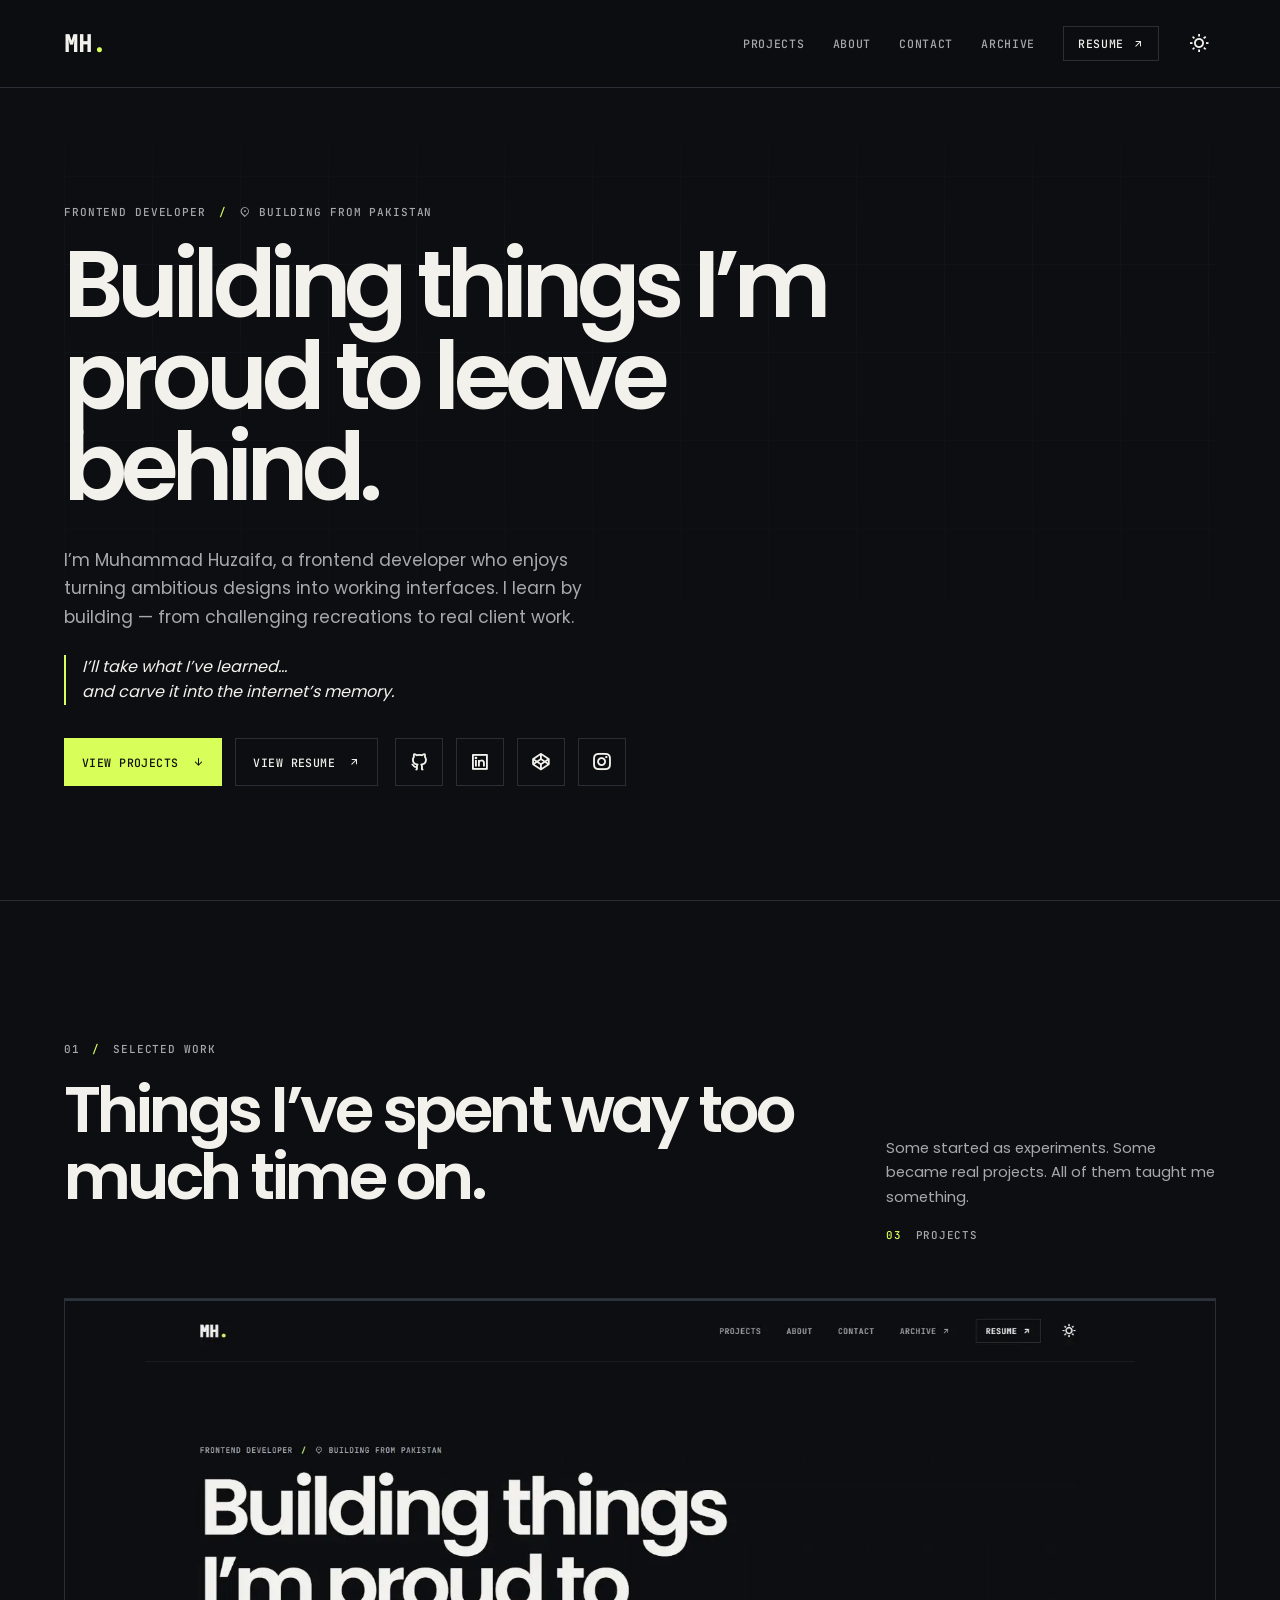
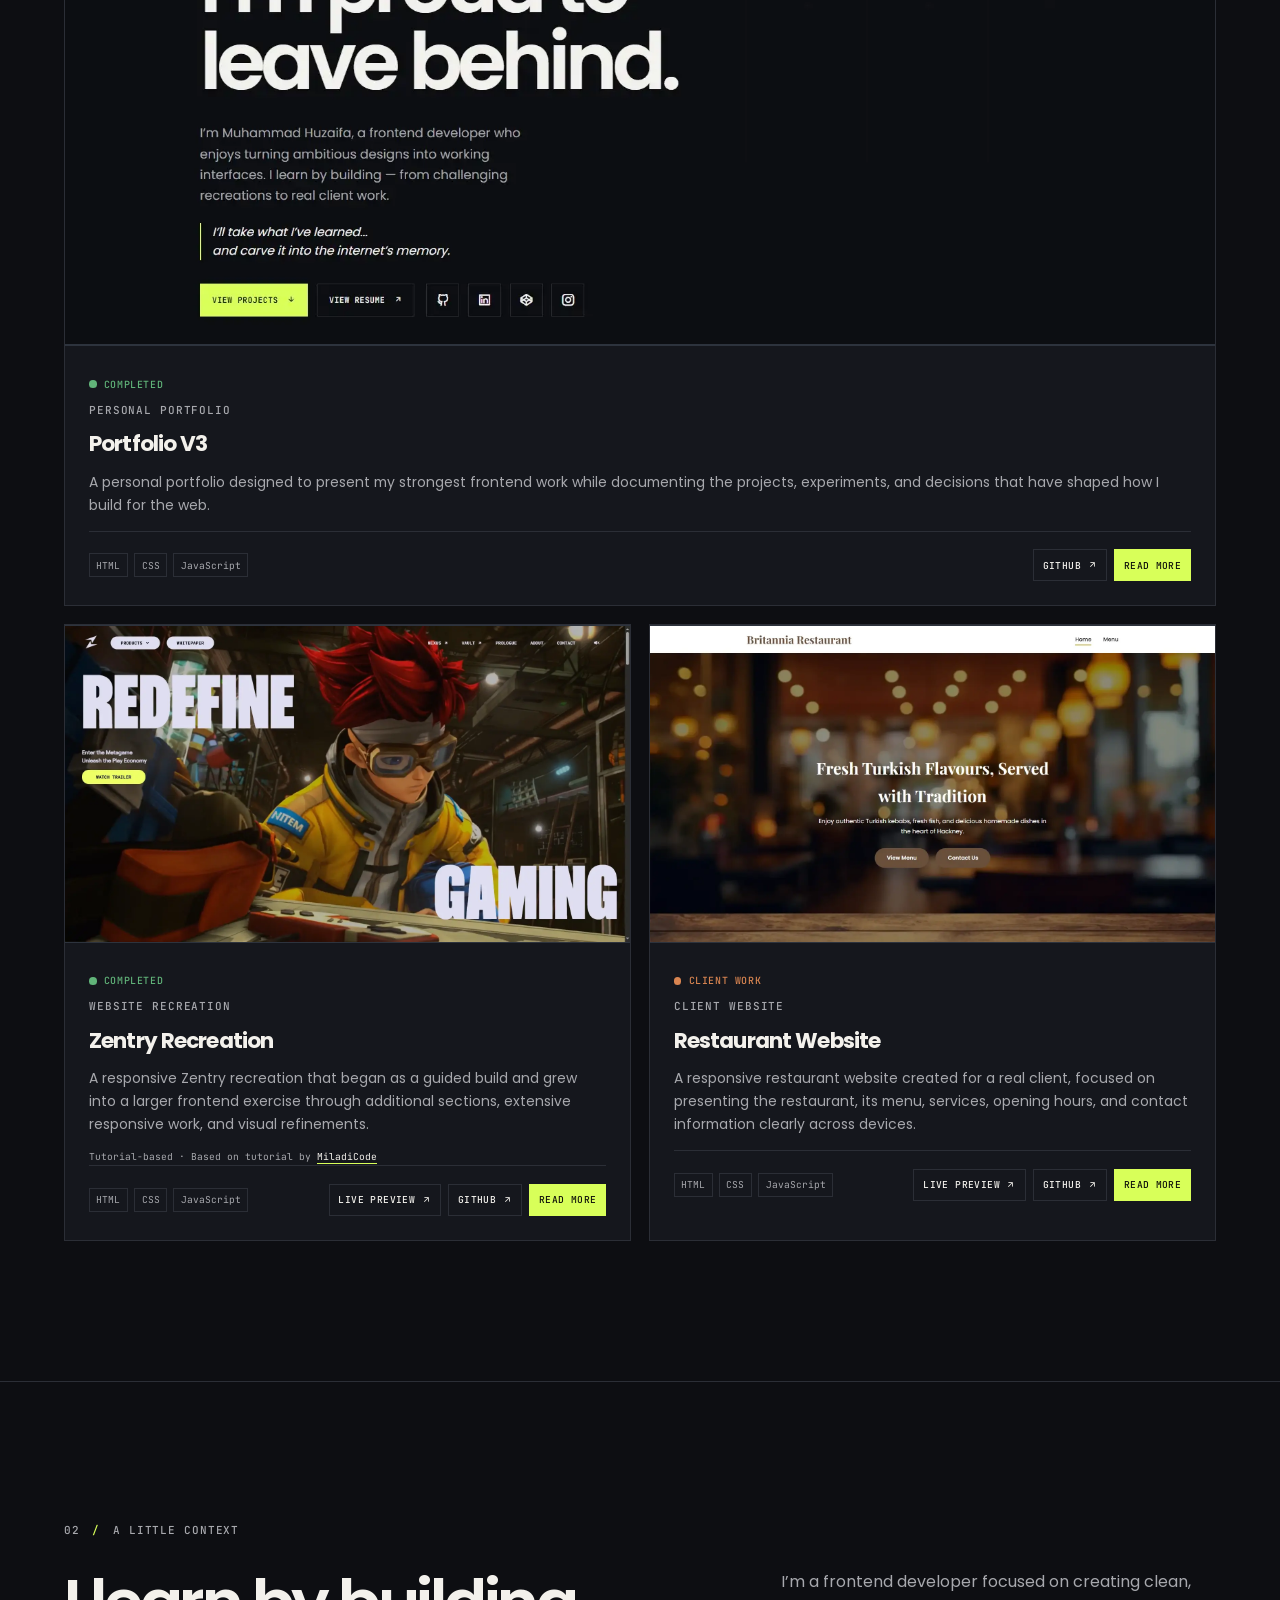
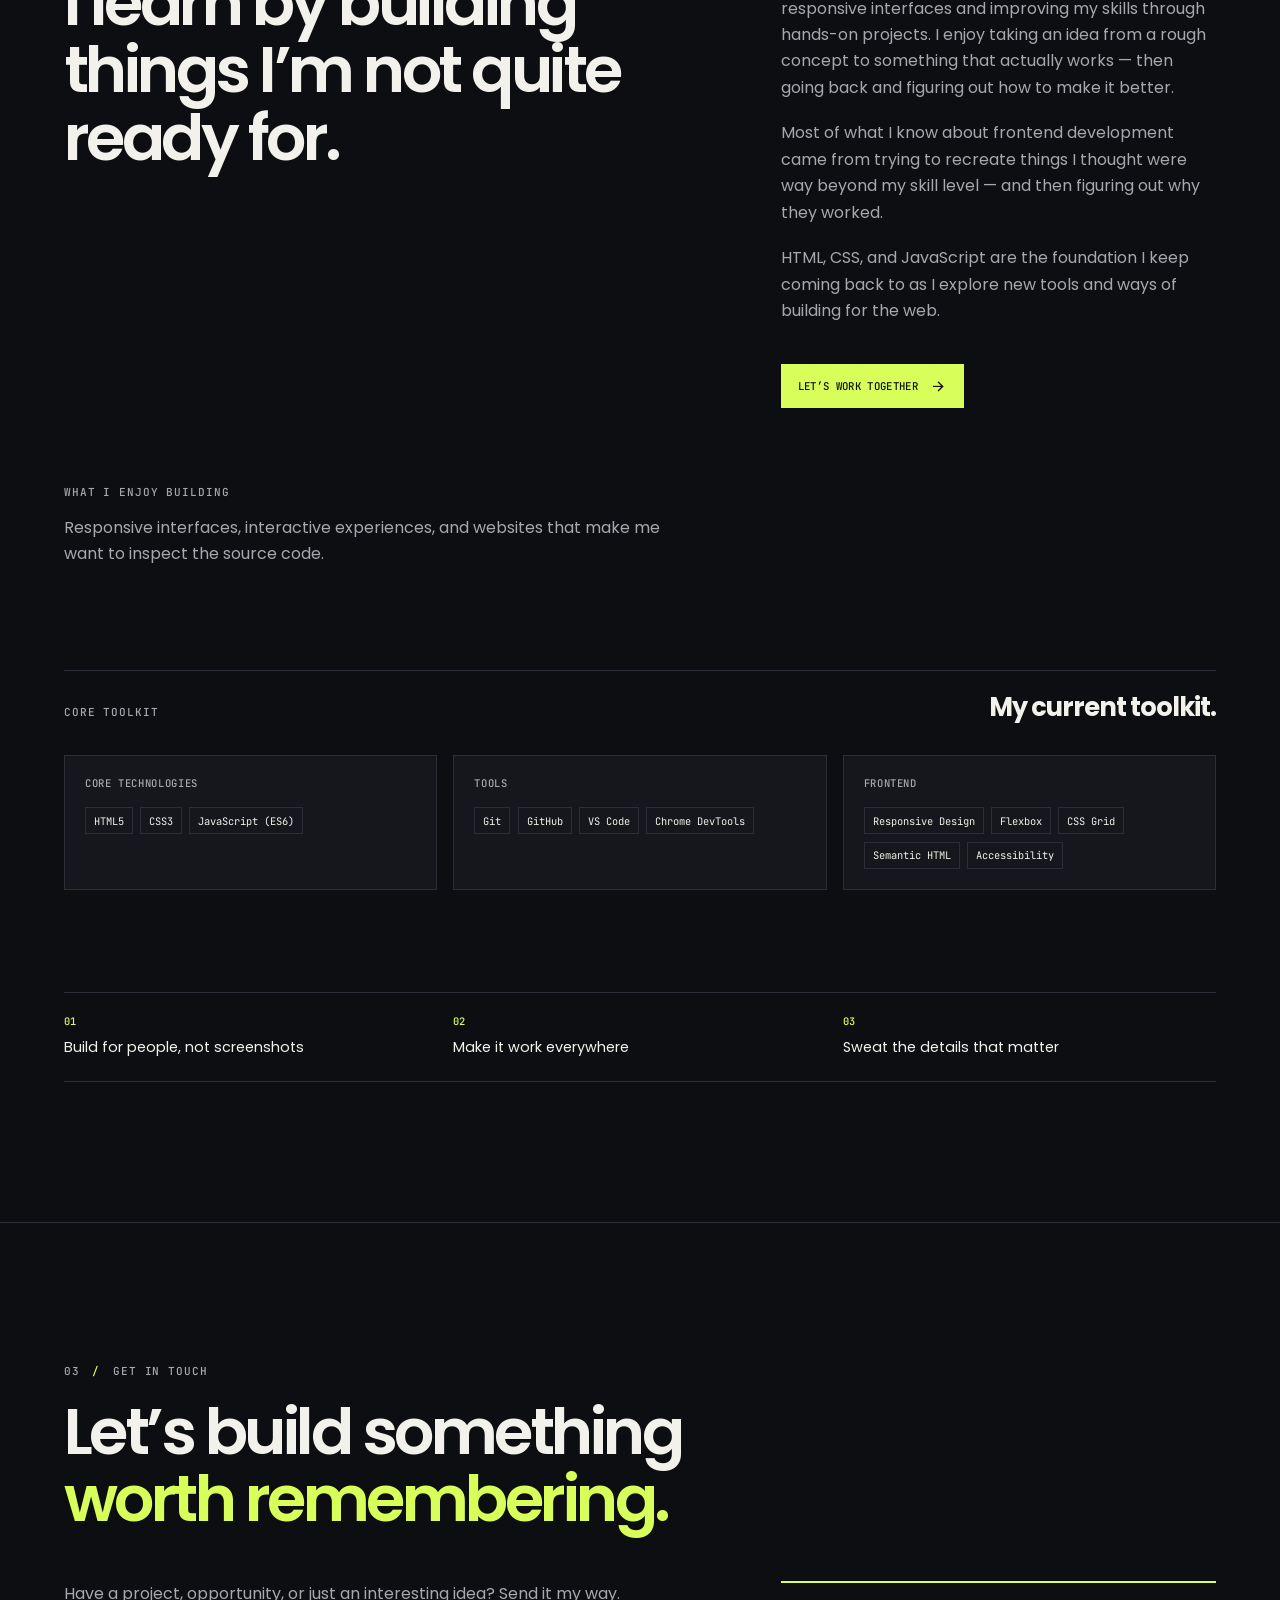
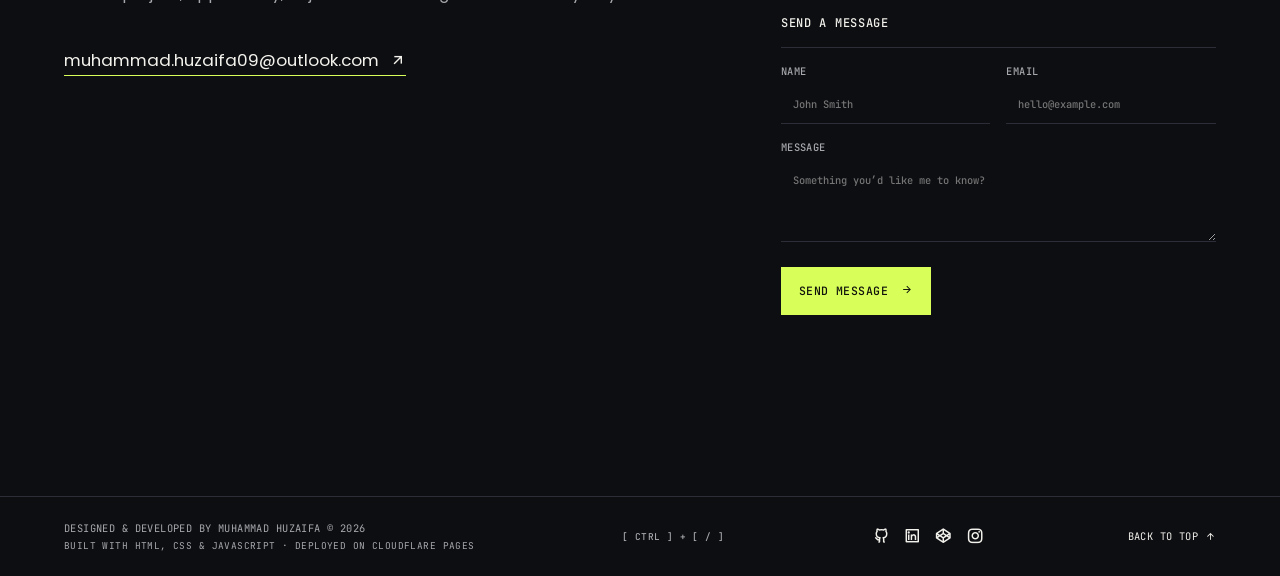
==== commit fece07db: "file updated" ====
--- a/index.html
+++ b/index.html
@@ -106,9 +106,7 @@
       <nav id="site-nav" class="site-nav" aria-label="Primary navigation">
         <a href="#projects">Projects</a><a href="#about">About</a
         ><a href="#contact">Contact</a>
-        <a href="archive.html"
-          >Archive <i class="ri-arrow-right-up-line" aria-hidden="true"></i
-        ></a>
+        <a href="archive.html">Archive</a>
         <a
           class="nav-resume"
           href="docs/Muhammad_Huzaifa_Resume.pdf"
--- a/css/index.css
+++ b/css/index.css
@@ -1 +1 @@
-html{scrollbar-width:none}html::-webkit-scrollbar{display:none}.hero{isolation:isolate;grid-template-rows:1fr;grid-template-columns:1fr auto;height:calc(100vh - 88px);min-height:0;padding-top:clamp(5rem,13vh,10rem);padding-bottom:2rem;display:grid;position:relative}.hero:before{content:"";z-index:-1;pointer-events:none;background-image:linear-gradient(to right, var(--line) 1px, transparent 1px), linear-gradient(to bottom, var(--line) 1px, transparent 1px);opacity:.18;background-size:5.5rem 5.5rem;position:absolute;inset:0 clamp(1.25rem,5vw,5rem);-webkit-mask-image:linear-gradient(#0000,#000 20%,#0000 85%);mask-image:linear-gradient(#0000,#000 20%,#0000 85%)}.project-type{font:500 .69rem var(--mono);color:var(--muted);text-transform:uppercase;letter-spacing:.08em;margin:0 0 1.25rem}h1{letter-spacing:-.065em;max-width:920px;margin:0 0 2rem;font-size:clamp(3rem,7.3vw,7.2rem);font-weight:600;line-height:.98}.hero-intro{max-width:520px;color:var(--muted);font-size:clamp(1rem,1.35vw,1.15rem)}.hero-tagline{border-left:2px solid var(--accent);max-width:430px;color:var(--text);margin:1.5rem 0 0;padding-left:1rem;font-size:clamp(1rem,1.2vw,1.1rem);font-style:italic;line-height:1.55}.hero-actions{flex-wrap:wrap;gap:.85rem;margin-top:2.1rem;display:flex}.hero-actions .social-links--hero{margin-left:.2rem}.button:disabled{cursor:wait;opacity:.72}.hero-portrait{grid-area:1/2;align-self:center;width:clamp(210px,20vw,320px);margin:0;position:relative}.hero-portrait img{aspect-ratio:1;object-fit:cover;border-radius:48% 52% 50% 50%/46% 47% 53% 54%;width:100%;display:block;-webkit-mask-image:radial-gradient(#000 68%,#0000 100%);mask-image:radial-gradient(#000 68%,#0000 100%)}.scroll-progress{z-index:30;pointer-events:none;background:var(--accent);transform-origin:top;width:3px;height:100vh;transition:background-color var(--theme-transition) ease;position:fixed;top:0;right:0;transform:scaleY(0)}.social-links--hero a{width:3rem;height:3rem;font-size:1.3rem}.projects-section,.about-section,.contact-section{border-top:1px solid var(--line);padding-top:clamp(6rem,11vw,10rem);padding-bottom:clamp(6rem,11vw,10rem)}.section-heading{justify-content:space-between;align-items:end;gap:3rem;margin-bottom:3.5rem;display:flex}h2{letter-spacing:-.055em;max-width:750px;margin-bottom:2rem;font-size:clamp(2.35rem,5vw,5.25rem);font-weight:600;line-height:1.05}.section-summary{max-width:330px;color:var(--muted);margin:0;font-size:.92rem}.section-aside{max-width:330px}.section-aside .section-summary{margin-bottom:1.2rem}.section-count{color:var(--muted);font:500 .68rem var(--mono);text-transform:uppercase;letter-spacing:.07em;margin:0}.section-count span{color:var(--accent);margin-right:.4rem}.projects-grid{grid-template-columns:repeat(2,1fr);gap:1.1rem;display:grid}.project-card{border:1px solid var(--line);background:var(--surface);min-width:0;transition:border-color .25s,background-color .25s,box-shadow .25s}.project-card:hover{border-color:var(--accent);background:var(--surface-2);box-shadow:0 16px 34px #00000029}.project-card--featured{grid-column:1/-1}.project-art{aspect-ratio:16/9;background:#2d333d;overflow:hidden}.project-art img{object-fit:contain;width:100%;height:100%}.project-card-body{padding:1.5rem}.project-status{color:var(--muted);font:500 .62rem var(--mono);text-transform:uppercase;letter-spacing:.06em;align-items:center;gap:.45rem;margin:0 0 .75rem;display:inline-flex}.project-status span{background:currentColor;border-radius:50%;width:.48rem;height:.48rem}.project-status--completed{color:var(--status-completed)}.project-status--in-progress{color:var(--status-in-progress)}.project-status--experiment{color:var(--status-experiment)}.project-status--client-work{color:var(--status-client-work)}.project-type{margin-bottom:.6rem}.project-card h3{letter-spacing:-.04em;margin-bottom:.55rem;font-size:1.35rem}.project-card__description{color:var(--muted);min-height:3.2em;font-size:.87rem}.project-meta{border-top:1px solid var(--line);justify-content:space-between;align-items:center;gap:.75rem;padding-top:1.1rem;display:flex}.project-meta ul{flex-wrap:wrap;gap:.4rem;margin:0;padding:0;list-style:none;display:flex}.project-meta li{font:400 .6rem var(--mono);color:var(--muted);border:1px solid var(--line);padding:.28rem .4rem}.card-link,.text-link{color:var(--text);font:500 .67rem var(--mono);text-transform:uppercase;letter-spacing:.03em;white-space:nowrap;background:0 0;border:0;padding:0}.card-link{transition:color .22s}.project-tutorial,.case-study-tutorial{color:var(--muted);font:.6rem/1.55 var(--mono)}.project-tutorial{margin:.8rem 0 0}.case-study-tutorial{margin:1rem 0 0}.project-tutorial a,.case-study-tutorial a{color:var(--text);text-decoration:underline;text-decoration-color:var(--accent);text-underline-offset:3px}.card-link:hover,.card-link:focus-visible,.card-link span,.text-link span{color:var(--accent)}.about-grid,.contact-grid{grid-template-columns:1.15fr .85fr;gap:clamp(2rem,10vw,12rem);margin-top:2rem;display:grid}.about-grid>div,.contact-grid>div{color:var(--muted)}.about-grid p+p{margin-top:1.2rem}.text-link{color:var(--text);margin-top:1rem;display:inline-block}.text-link--primary{background:var(--accent);color:var(--accent-contrast);border:1px solid var(--accent);align-items:center;gap:.75rem;margin-top:1.5rem;padding:.78rem 1rem;transition:background-color .22s,border-color .22s,color .22s;display:inline-flex}.text-link--primary:hover{background:var(--accent-hover);border-color:var(--accent-hover);color:var(--accent-contrast)}.text-link--primary i{color:inherit;font-size:1rem}.principles{border-top:1px solid var(--line);border-bottom:1px solid var(--line);grid-template-columns:repeat(3,1fr);gap:1rem;margin:clamp(4rem,8vw,8rem) 0 0;padding:1.3rem 0;font-size:.9rem;list-style:none;display:grid}.skills{border-top:1px solid var(--line);margin-top:clamp(4rem,8vw,7rem);padding-top:1.3rem}.skills-heading{justify-content:space-between;align-items:baseline;gap:2rem;margin-bottom:2rem;display:flex}.skills-heading .eyebrow{margin:0}.skills-heading h3{letter-spacing:-.04em;max-width:390px;margin:0;font-size:clamp(1.35rem,2vw,1.8rem);line-height:1.2}.skills-groups{grid-template-columns:repeat(3,1fr);gap:1rem;display:grid}.skill-group{background:var(--surface);border:1px solid var(--line);padding:1.25rem}.skill-group h4{color:var(--muted);font:500 .66rem var(--mono);text-transform:uppercase;letter-spacing:.06em;margin:0 0 1.1rem}.skill-tags{flex-wrap:wrap;gap:.45rem;margin:0;padding:0;list-style:none;display:flex}.skill-tags li{border:1px solid var(--line);color:var(--text);font:400 .65rem var(--mono);padding:.35rem .5rem}.enjoy-building{max-width:610px;margin-top:clamp(3rem,6vw,5rem)}.enjoy-building .eyebrow{margin-bottom:1rem}.enjoy-building>p:last-child{color:var(--muted);margin:0;font-size:1rem;line-height:1.65}.principles span{color:var(--accent);font:500 .65rem var(--mono);margin-bottom:.5rem;display:block}.contact-section h2 em{color:var(--accent);font-style:normal}.contact-grid{margin-top:3rem}.email-link{color:var(--text);border-bottom:1px solid var(--accent);gap:.6rem;margin-top:1.5rem;font-size:1.05rem;display:inline-flex}.contact-form{border-top:2px solid var(--accent);gap:1rem;padding:clamp(1.25rem,3vw,2rem) 0 0;display:grid}.form-intro{border-bottom:1px solid var(--line);justify-content:space-between;gap:1rem;padding-bottom:1rem;display:flex}.form-intro p{font:500 .75rem var(--mono);text-transform:uppercase;letter-spacing:.06em;margin:0}.form-intro span{color:var(--muted);font:400 .68rem var(--mono)}.form-row{grid-template-columns:1fr 1fr;gap:1rem;display:grid}label{color:var(--muted);font:500 .65rem var(--mono);text-transform:uppercase;letter-spacing:.04em;gap:.45rem;display:grid}input,textarea{border:0;border-bottom:1px solid var(--line);background:var(--bg);width:100%;color:var(--text);resize:vertical;border-radius:0;outline:1px solid #0000;padding:.75rem;transition:border-color .2s,outline-color .2s}input:focus,textarea:focus{border-color:var(--accent);outline-color:#0000}:is(input:user-invalid,textarea:user-invalid){border-color:#d66b6b}.contact-form .button{justify-self:start;margin-top:.55rem}.form-status{min-height:1.5rem;color:var(--accent);margin:0;font-size:.8rem}.project-modal{overscroll-behavior:contain;scroll-behavior:auto;scrollbar-gutter:stable;border:1px solid var(--line);background:var(--surface);width:min(900px,100% - 2rem);max-height:calc(100vh - 2rem);color:var(--text);opacity:0;padding:clamp(1.5rem,4vw,3.5rem);transition:opacity .22s,transform .22s;overflow:hidden auto;transform:translateY(12px)scale(.985)}.project-modal[open].is-visible{opacity:1;transform:translateY(0)scale(1)}.project-modal.is-closing{opacity:0;transform:translateY(12px)scale(.985)}.project-modal::backdrop{backdrop-filter:blur(3px);background:#000000b8}.project-modal[open]::backdrop{animation:.22s both backdrop-in}.project-modal.is-closing::backdrop{animation:.22s both backdrop-out}@keyframes backdrop-in{0%{opacity:0}to{opacity:1}}@keyframes backdrop-out{0%{opacity:1}to{opacity:0}}.modal-close{color:var(--text);background:0 0;border:0;font-size:2rem;line-height:1;transition:color .22s;position:absolute;top:1rem;right:1.1rem}.modal-close:hover,.modal-close:focus-visible{color:var(--accent)}.project-modal,.command-terminal__output{scrollbar-color:var(--accent) var(--surface-2);scrollbar-width:thin}.project-modal::-webkit-scrollbar{width:.55rem}.command-terminal__output::-webkit-scrollbar{width:.55rem}.project-modal::-webkit-scrollbar-track{background:var(--surface-2)}.command-terminal__output::-webkit-scrollbar-track{background:var(--surface-2)}.project-modal::-webkit-scrollbar-thumb{border:2px solid var(--surface-2);background:var(--accent);border-radius:999px}.command-terminal__output::-webkit-scrollbar-thumb{border:2px solid var(--surface-2);background:var(--accent);border-radius:999px}.project-modal::-webkit-scrollbar-thumb:hover{background:var(--accent-hover)}.project-modal::-webkit-scrollbar-thumb:active{background:var(--accent-hover)}.command-terminal__output::-webkit-scrollbar-thumb:hover{background:var(--accent-hover)}.command-terminal__output::-webkit-scrollbar-thumb:active{background:var(--accent-hover)}.project-modal h2{margin-bottom:1.8rem;font-size:clamp(2.4rem,5vw,4.5rem)}.modal-hero{aspect-ratio:16/9;background:#2c313b;align-items:end;display:flex;overflow:hidden}.modal-hero img{object-fit:contain;width:100%;height:100%}.modal-hero--orange{background:#bd6249}.modal-hero--green{background:#639152}.modal-hero--blue{background:#537aa5}.project-updated{color:var(--muted);font:400 .65rem var(--mono);text-transform:uppercase;letter-spacing:.05em;align-items:center;gap:.45rem;margin:1rem 0 0;display:flex}.project-updated i{color:var(--accent);font-size:.85rem}.case-study-meta{flex-wrap:wrap;gap:.45rem;margin:-.8rem 0 1.5rem;padding:0;list-style:none;display:flex}.case-study-meta li{border:1px solid var(--line);color:var(--muted);font:400 .6rem var(--mono);text-transform:uppercase;letter-spacing:.04em;padding:.3rem .45rem}.case-study-disclaimer{border-left:2px solid var(--accent);background:var(--surface-2);align-items:flex-start;gap:.75rem;margin-top:1.5rem;padding:1rem;display:flex}.case-study-disclaimer i{color:var(--accent);font-size:1.1rem}.case-study-disclaimer strong{font:500 .7rem var(--mono);text-transform:uppercase;letter-spacing:.05em;display:block}.case-study-disclaimer p{color:var(--muted);margin:.4rem 0 0;font-size:.82rem}.case-study-grid{grid-template-columns:repeat(2,minmax(0,1fr));gap:1.5rem 3rem;margin:2rem 0;display:grid}.case-study-section h3{color:var(--muted);font:500 .68rem var(--mono);text-transform:uppercase;letter-spacing:.07em;margin:0 0 .5rem}.case-study-section p,.case-study-section li{color:var(--muted);font-size:.9rem}.case-study-section p{margin:0}.case-study-section ul{margin:0;padding-left:1rem}.case-study-section--tags ul{flex-wrap:wrap;gap:.4rem;padding:0;list-style:none;display:flex}.case-study-section--tags li{border:1px solid var(--line);font:400 .61rem var(--mono);text-transform:uppercase;letter-spacing:.04em;padding:.3rem .45rem}.modal-actions{border-top:1px solid var(--line);flex-wrap:wrap;gap:.8rem;padding-top:1.5rem;display:flex}@media (max-width:760px){.hero{grid-template-columns:1fr;height:calc(100svh - 72px);min-height:0;padding-top:5rem}.hero-portrait{display:none}.hero-actions .social-links--hero{width:100%;margin-left:0}.section-heading,.about-grid,.contact-grid{display:block}.section-summary{margin-top:1.3rem}.section-aside{max-width:none;margin-top:1.3rem}.projects-grid{grid-template-columns:1fr}.principles{grid-template-columns:1fr;gap:1.2rem}.skills-heading{display:block}.skills-heading h3{margin-top:.75rem}.skills-groups{grid-template-columns:1fr}.principles li{grid-template-columns:3rem 1fr;align-items:baseline;display:grid}.principles span{margin:0}.contact-grid>div{margin-bottom:2.5rem}.form-row{grid-template-columns:1fr}.case-study-grid{grid-template-columns:1fr;gap:1.5rem}.form-intro{flex-direction:column;align-items:flex-start;gap:.35rem}}@media (max-width:760px) and (max-height:720px){.hero{padding-top:2.25rem}.hero h1{margin-bottom:1.25rem;font-size:clamp(2.65rem,12vw,3.8rem)}.hero-tagline{margin-top:1rem}.hero-actions{margin-top:1.25rem}.hero-portrait{display:none}}@media (prefers-reduced-motion:reduce){*,:before,:after{scroll-behavior:auto!important;transition-duration:.01ms!important;animation-duration:.01ms!important}}+html{scrollbar-width:none}html::-webkit-scrollbar{display:none}.hero{isolation:isolate;grid-template-rows:1fr;grid-template-columns:1fr auto;height:calc(100vh - 88px);min-height:0;padding-top:clamp(5rem,13vh,10rem);padding-bottom:2rem;display:grid;position:relative}.hero:before{content:"";z-index:-1;pointer-events:none;background-image:linear-gradient(to right, var(--line) 1px, transparent 1px), linear-gradient(to bottom, var(--line) 1px, transparent 1px);opacity:.18;background-size:5.5rem 5.5rem;position:absolute;inset:0 clamp(1.25rem,5vw,5rem);-webkit-mask-image:linear-gradient(#0000,#000 20%,#0000 85%);mask-image:linear-gradient(#0000,#000 20%,#0000 85%)}.project-type{font:500 .69rem var(--mono);color:var(--muted);text-transform:uppercase;letter-spacing:.08em;margin:0 0 1.25rem}h1{letter-spacing:-.065em;max-width:920px;margin:0 0 2rem;font-size:clamp(3rem,7.3vw,7.2rem);font-weight:600;line-height:.98}.hero-intro{max-width:520px;color:var(--muted);font-size:clamp(1rem,1.35vw,1.15rem)}.hero-tagline{border-left:2px solid var(--accent);max-width:430px;color:var(--text);margin:1.5rem 0 0;padding-left:1rem;font-size:clamp(1rem,1.2vw,1.1rem);font-style:italic;line-height:1.55}.hero-actions{flex-wrap:wrap;gap:.85rem;margin-top:2.1rem;display:flex}.hero-actions .social-links--hero{margin-left:.2rem}.button:disabled{cursor:wait;opacity:.72}.hero-portrait{grid-area:1/2;align-self:center;width:clamp(210px,20vw,320px);margin:0;position:relative}.hero-portrait img{aspect-ratio:1;object-fit:cover;border-radius:48% 52% 50% 50%/46% 47% 53% 54%;width:100%;display:block;-webkit-mask-image:radial-gradient(#000 68%,#0000 100%);mask-image:radial-gradient(#000 68%,#0000 100%)}.scroll-progress{z-index:30;pointer-events:none;background:var(--accent);transform-origin:top;width:3px;height:100vh;transition:background-color var(--theme-transition) ease;position:fixed;top:0;right:0;transform:scaleY(0)}.social-links--hero a{width:3rem;height:3rem;font-size:1.3rem}.projects-section,.about-section,.contact-section{border-top:1px solid var(--line);padding-top:clamp(6rem,11vw,10rem);padding-bottom:clamp(6rem,11vw,10rem)}.section-heading{justify-content:space-between;align-items:end;gap:3rem;margin-bottom:3.5rem;display:flex}h2{letter-spacing:-.055em;max-width:750px;margin-bottom:2rem;font-size:clamp(2.35rem,5vw,5.25rem);font-weight:600;line-height:1.05}.section-summary{max-width:330px;color:var(--muted);margin:0;font-size:.92rem}.section-aside{max-width:330px}.section-aside .section-summary{margin-bottom:1.2rem}.section-count{color:var(--muted);font:500 .68rem var(--mono);text-transform:uppercase;letter-spacing:.07em;margin:0}.section-count span{color:var(--accent);margin-right:.4rem}.projects-grid{grid-template-columns:repeat(2,1fr);gap:1.1rem;display:grid}.project-card{border:1px solid var(--line);background:var(--surface);min-width:0;transition:border-color .25s,background-color .25s,box-shadow .25s}.project-card:hover{border-color:var(--accent);background:var(--surface-2);box-shadow:0 16px 34px #00000029}.project-card--featured{grid-column:1/-1}.project-art{aspect-ratio:16/9;background:#2d333d;overflow:hidden}.project-art img{object-fit:contain;width:100%;height:100%}.project-card-body{padding:1.5rem}.project-status{color:var(--muted);font:500 .62rem var(--mono);text-transform:uppercase;letter-spacing:.06em;align-items:center;gap:.45rem;margin:0 0 .75rem;display:inline-flex}.project-status span{background:currentColor;border-radius:50%;width:.48rem;height:.48rem}.project-status--completed{color:var(--status-completed)}.project-status--in-progress{color:var(--status-in-progress)}.project-status--experiment{color:var(--status-experiment)}.project-status--client-work{color:var(--status-client-work)}.project-type{margin-bottom:.6rem}.project-card h3{letter-spacing:-.04em;margin-bottom:.55rem;font-size:1.35rem}.project-card__description{color:var(--muted);min-height:3.2em;font-size:.87rem}.project-meta{border-top:1px solid var(--line);justify-content:space-between;align-items:center;gap:.75rem;padding-top:1.1rem;display:flex}.project-meta ul{flex-wrap:wrap;gap:.4rem;margin:0;padding:0;list-style:none;display:flex}.project-meta li{font:400 .6rem var(--mono);color:var(--muted);border:1px solid var(--line);padding:.28rem .4rem}.text-link{color:var(--text);font:500 .67rem var(--mono);text-transform:uppercase;letter-spacing:.03em;white-space:nowrap;background:0 0;border:0;padding:0}.project-card__actions{flex-wrap:wrap;justify-content:flex-end;gap:.45rem;margin-left:auto;display:flex}.project-card__actions a,.card-link{border:1px solid var(--line);min-height:2rem;color:var(--text);font:500 .6rem var(--mono);text-transform:uppercase;letter-spacing:.04em;white-space:nowrap;background:0 0;justify-content:center;align-items:center;gap:.35rem;padding:.35rem .55rem;transition:background-color .22s,border-color .22s,color .22s;display:inline-flex}.project-card__actions a:hover,.project-card__actions a:focus-visible,.card-link{border-color:var(--accent);background:var(--accent);color:var(--accent-contrast)}.project-tutorial,.case-study-tutorial{color:var(--muted);font:.6rem/1.55 var(--mono)}.project-tutorial{margin:.8rem 0 0}.case-study-tutorial{margin:1rem 0 0}.project-tutorial a,.case-study-tutorial a{color:var(--text);text-decoration:underline;text-decoration-color:var(--accent);text-underline-offset:3px}.card-link:hover,.card-link:focus-visible{border-color:var(--accent-hover);background:var(--accent-hover);color:var(--accent-contrast)}.card-link span,.text-link span{color:var(--accent)}.about-grid,.contact-grid{grid-template-columns:1.15fr .85fr;gap:clamp(2rem,10vw,12rem);margin-top:2rem;display:grid}.about-grid>div,.contact-grid>div{color:var(--muted)}.about-grid p+p{margin-top:1.2rem}.text-link{color:var(--text);margin-top:1rem;display:inline-block}.text-link--primary{background:var(--accent);color:var(--accent-contrast);border:1px solid var(--accent);align-items:center;gap:.75rem;margin-top:1.5rem;padding:.78rem 1rem;transition:background-color .22s,border-color .22s,color .22s;display:inline-flex}.text-link--primary:hover{background:var(--accent-hover);border-color:var(--accent-hover);color:var(--accent-contrast)}.text-link--primary i{color:inherit;font-size:1rem}.principles{border-top:1px solid var(--line);border-bottom:1px solid var(--line);grid-template-columns:repeat(3,1fr);gap:1rem;margin:clamp(4rem,8vw,8rem) 0 0;padding:1.3rem 0;font-size:.9rem;list-style:none;display:grid}.skills{border-top:1px solid var(--line);margin-top:clamp(4rem,8vw,7rem);padding-top:1.3rem}.skills-heading{justify-content:space-between;align-items:baseline;gap:2rem;margin-bottom:2rem;display:flex}.skills-heading .eyebrow{margin:0}.skills-heading h3{letter-spacing:-.04em;max-width:390px;margin:0;font-size:clamp(1.35rem,2vw,1.8rem);line-height:1.2}.skills-groups{grid-template-columns:repeat(3,1fr);gap:1rem;display:grid}.skill-group{background:var(--surface);border:1px solid var(--line);padding:1.25rem}.skill-group h4{color:var(--muted);font:500 .66rem var(--mono);text-transform:uppercase;letter-spacing:.06em;margin:0 0 1.1rem}.skill-tags{flex-wrap:wrap;gap:.45rem;margin:0;padding:0;list-style:none;display:flex}.skill-tags li{border:1px solid var(--line);color:var(--text);font:400 .65rem var(--mono);padding:.35rem .5rem}.enjoy-building{max-width:610px;margin-top:clamp(3rem,6vw,5rem)}.enjoy-building .eyebrow{margin-bottom:1rem}.enjoy-building>p:last-child{color:var(--muted);margin:0;font-size:1rem;line-height:1.65}.principles span{color:var(--accent);font:500 .65rem var(--mono);margin-bottom:.5rem;display:block}.contact-section h2 em{color:var(--accent);font-style:normal}.contact-grid{margin-top:3rem}.email-link{color:var(--text);border-bottom:1px solid var(--accent);gap:.6rem;margin-top:1.5rem;font-size:1.05rem;display:inline-flex}.contact-form{border-top:2px solid var(--accent);gap:1rem;padding:clamp(1.25rem,3vw,2rem) 0 0;display:grid}.form-intro{border-bottom:1px solid var(--line);justify-content:space-between;gap:1rem;padding-bottom:1rem;display:flex}.form-intro p{font:500 .75rem var(--mono);text-transform:uppercase;letter-spacing:.06em;margin:0}.form-intro span{color:var(--muted);font:400 .68rem var(--mono)}.form-row{grid-template-columns:1fr 1fr;gap:1rem;display:grid}label{color:var(--muted);font:500 .65rem var(--mono);text-transform:uppercase;letter-spacing:.04em;gap:.45rem;display:grid}input,textarea{border:0;border-bottom:1px solid var(--line);background:var(--bg);width:100%;color:var(--text);resize:vertical;border-radius:0;outline:1px solid #0000;padding:.75rem;transition:border-color .2s,outline-color .2s}input:focus,textarea:focus{border-color:var(--accent);outline-color:#0000}:is(input:user-invalid,textarea:user-invalid){border-color:#d66b6b}.contact-form .button{justify-self:start;margin-top:.55rem}.form-status{min-height:1.5rem;color:var(--accent);margin:0;font-size:.8rem}.project-modal{overscroll-behavior:contain;scroll-behavior:auto;scrollbar-gutter:stable;border:1px solid var(--line);background:var(--surface);width:min(900px,100% - 2rem);max-height:calc(100vh - 2rem);color:var(--text);opacity:0;padding:clamp(1.5rem,4vw,3.5rem);transition:opacity .22s,transform .22s;overflow:hidden auto;transform:translateY(12px)scale(.985)}.project-modal[open].is-visible{opacity:1;transform:translateY(0)scale(1)}.project-modal.is-closing{opacity:0;transform:translateY(12px)scale(.985)}.project-modal::backdrop{backdrop-filter:blur(3px);background:#000000b8}.project-modal[open]::backdrop{animation:.22s both backdrop-in}.project-modal.is-closing::backdrop{animation:.22s both backdrop-out}@keyframes backdrop-in{0%{opacity:0}to{opacity:1}}@keyframes backdrop-out{0%{opacity:1}to{opacity:0}}.modal-close{color:var(--text);background:0 0;border:0;font-size:2rem;line-height:1;transition:color .22s;position:absolute;top:1rem;right:1.1rem}.modal-close:hover,.modal-close:focus-visible{color:var(--accent)}.project-modal,.command-terminal__output{scrollbar-color:var(--accent) var(--surface-2);scrollbar-width:thin}.project-modal::-webkit-scrollbar{width:.55rem}.command-terminal__output::-webkit-scrollbar{width:.55rem}.project-modal::-webkit-scrollbar-track{background:var(--surface-2)}.command-terminal__output::-webkit-scrollbar-track{background:var(--surface-2)}.project-modal::-webkit-scrollbar-thumb{border:2px solid var(--surface-2);background:var(--accent);border-radius:999px}.command-terminal__output::-webkit-scrollbar-thumb{border:2px solid var(--surface-2);background:var(--accent);border-radius:999px}.project-modal::-webkit-scrollbar-thumb:hover{background:var(--accent-hover)}.project-modal::-webkit-scrollbar-thumb:active{background:var(--accent-hover)}.command-terminal__output::-webkit-scrollbar-thumb:hover{background:var(--accent-hover)}.command-terminal__output::-webkit-scrollbar-thumb:active{background:var(--accent-hover)}.project-modal h2{margin-bottom:1.8rem;font-size:clamp(2.4rem,5vw,4.5rem)}.modal-hero{aspect-ratio:16/9;background:#2c313b;align-items:end;display:flex;overflow:hidden}.modal-hero img{object-fit:contain;width:100%;height:100%}.modal-hero--orange{background:#bd6249}.modal-hero--green{background:#639152}.modal-hero--blue{background:#537aa5}.project-updated{color:var(--muted);font:400 .65rem var(--mono);text-transform:uppercase;letter-spacing:.05em;align-items:center;gap:.45rem;margin:1rem 0 0;display:flex}.project-updated i{color:var(--accent);font-size:.85rem}.case-study-meta{flex-wrap:wrap;gap:.45rem;margin:-.8rem 0 1.5rem;padding:0;list-style:none;display:flex}.case-study-meta li{border:1px solid var(--line);color:var(--muted);font:400 .6rem var(--mono);text-transform:uppercase;letter-spacing:.04em;padding:.3rem .45rem}.case-study-disclaimer{border-left:2px solid var(--accent);background:var(--surface-2);align-items:flex-start;gap:.75rem;margin-top:1.5rem;padding:1rem;display:flex}.case-study-disclaimer i{color:var(--accent);font-size:1.1rem}.case-study-disclaimer strong{font:500 .7rem var(--mono);text-transform:uppercase;letter-spacing:.05em;display:block}.case-study-disclaimer p{color:var(--muted);margin:.4rem 0 0;font-size:.82rem}.case-study-grid{grid-template-columns:repeat(2,minmax(0,1fr));gap:1.5rem 3rem;margin:2rem 0;display:grid}.case-study-section h3{color:var(--muted);font:500 .68rem var(--mono);text-transform:uppercase;letter-spacing:.07em;margin:0 0 .5rem}.case-study-section p,.case-study-section li{color:var(--muted);font-size:.9rem}.case-study-section p{margin:0}.case-study-section ul{margin:0;padding-left:1rem}.case-study-section--tags ul{flex-wrap:wrap;gap:.4rem;padding:0;list-style:none;display:flex}.case-study-section--tags li{border:1px solid var(--line);font:400 .61rem var(--mono);text-transform:uppercase;letter-spacing:.04em;padding:.3rem .45rem}.modal-actions{border-top:1px solid var(--line);flex-wrap:wrap;gap:.8rem;padding-top:1.5rem;display:flex}@media (max-width:760px){.hero{grid-template-columns:1fr;height:calc(100svh - 72px);min-height:0;padding-top:5rem}.hero-portrait{display:none}.hero-actions .social-links--hero{width:100%;margin-left:0}.section-heading,.about-grid,.contact-grid{display:block}.section-summary{margin-top:1.3rem}.section-aside{max-width:none;margin-top:1.3rem}.projects-grid{grid-template-columns:1fr}.principles{grid-template-columns:1fr;gap:1.2rem}.skills-heading{display:block}.skills-heading h3{margin-top:.75rem}.skills-groups{grid-template-columns:1fr}.principles li{grid-template-columns:3rem 1fr;align-items:baseline;display:grid}.principles span{margin:0}.contact-grid>div{margin-bottom:2.5rem}.form-row{grid-template-columns:1fr}.case-study-grid{grid-template-columns:1fr;gap:1.5rem}.form-intro{flex-direction:column;align-items:flex-start;gap:.35rem}}@media (max-width:760px) and (max-height:720px){.hero{padding-top:2.25rem}.hero h1{margin-bottom:1.25rem;font-size:clamp(2.65rem,12vw,3.8rem)}.hero-tagline{margin-top:1rem}.hero-actions{margin-top:1.25rem}.hero-portrait{display:none}}@media (prefers-reduced-motion:reduce){*,:before,:after{scroll-behavior:auto!important;transition-duration:.01ms!important;animation-duration:.01ms!important}}
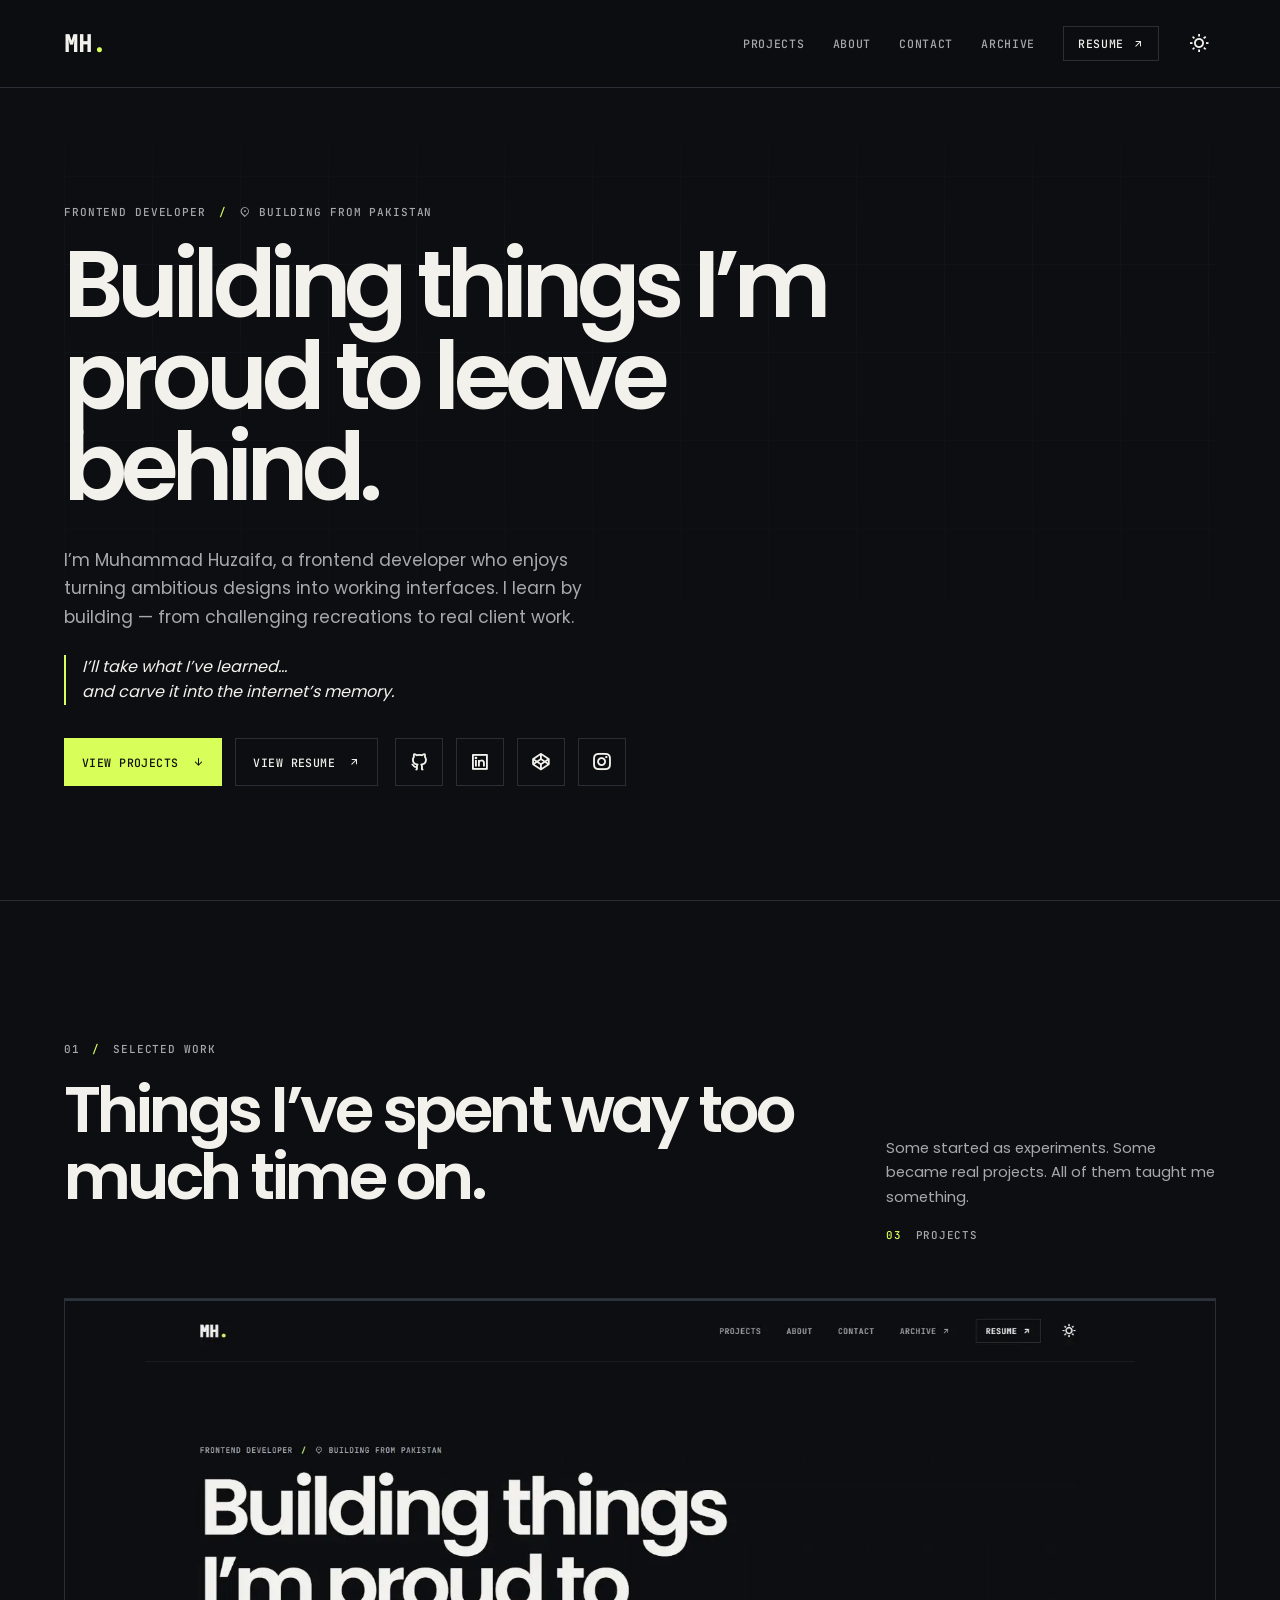
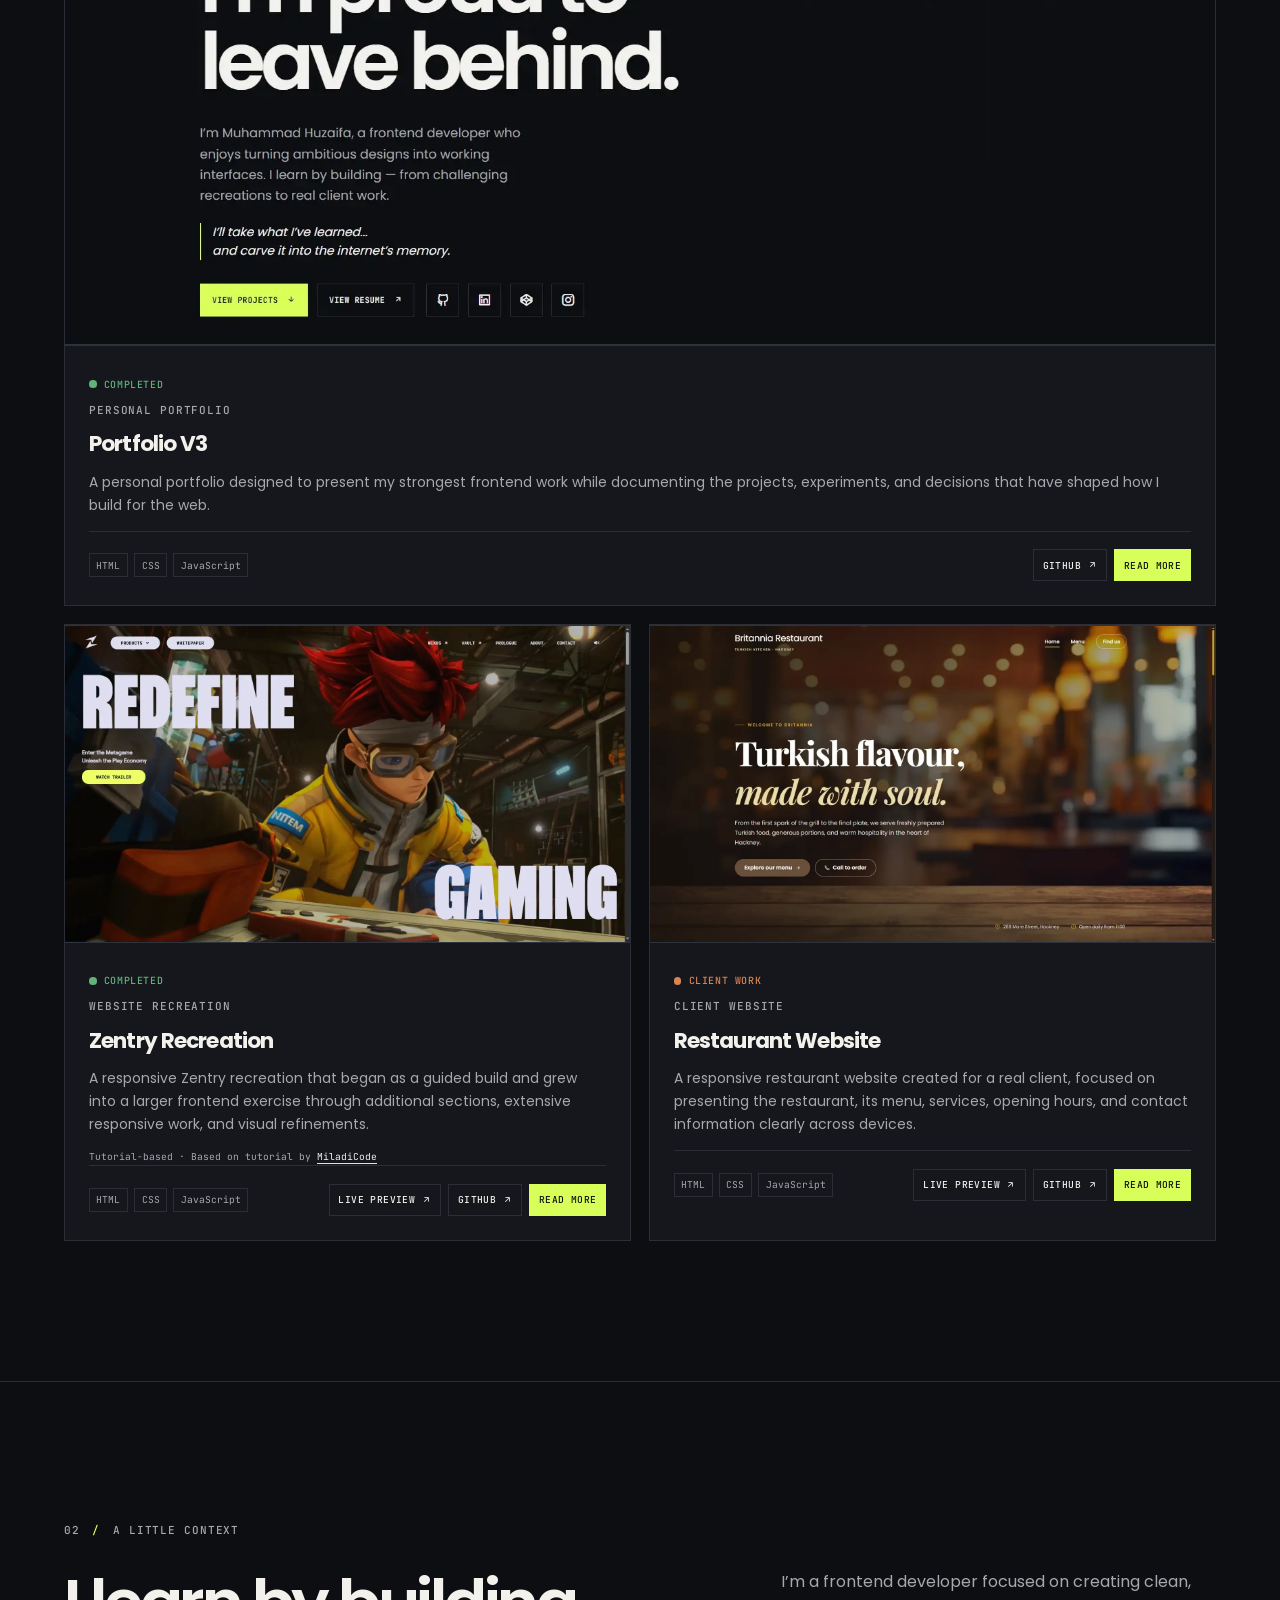
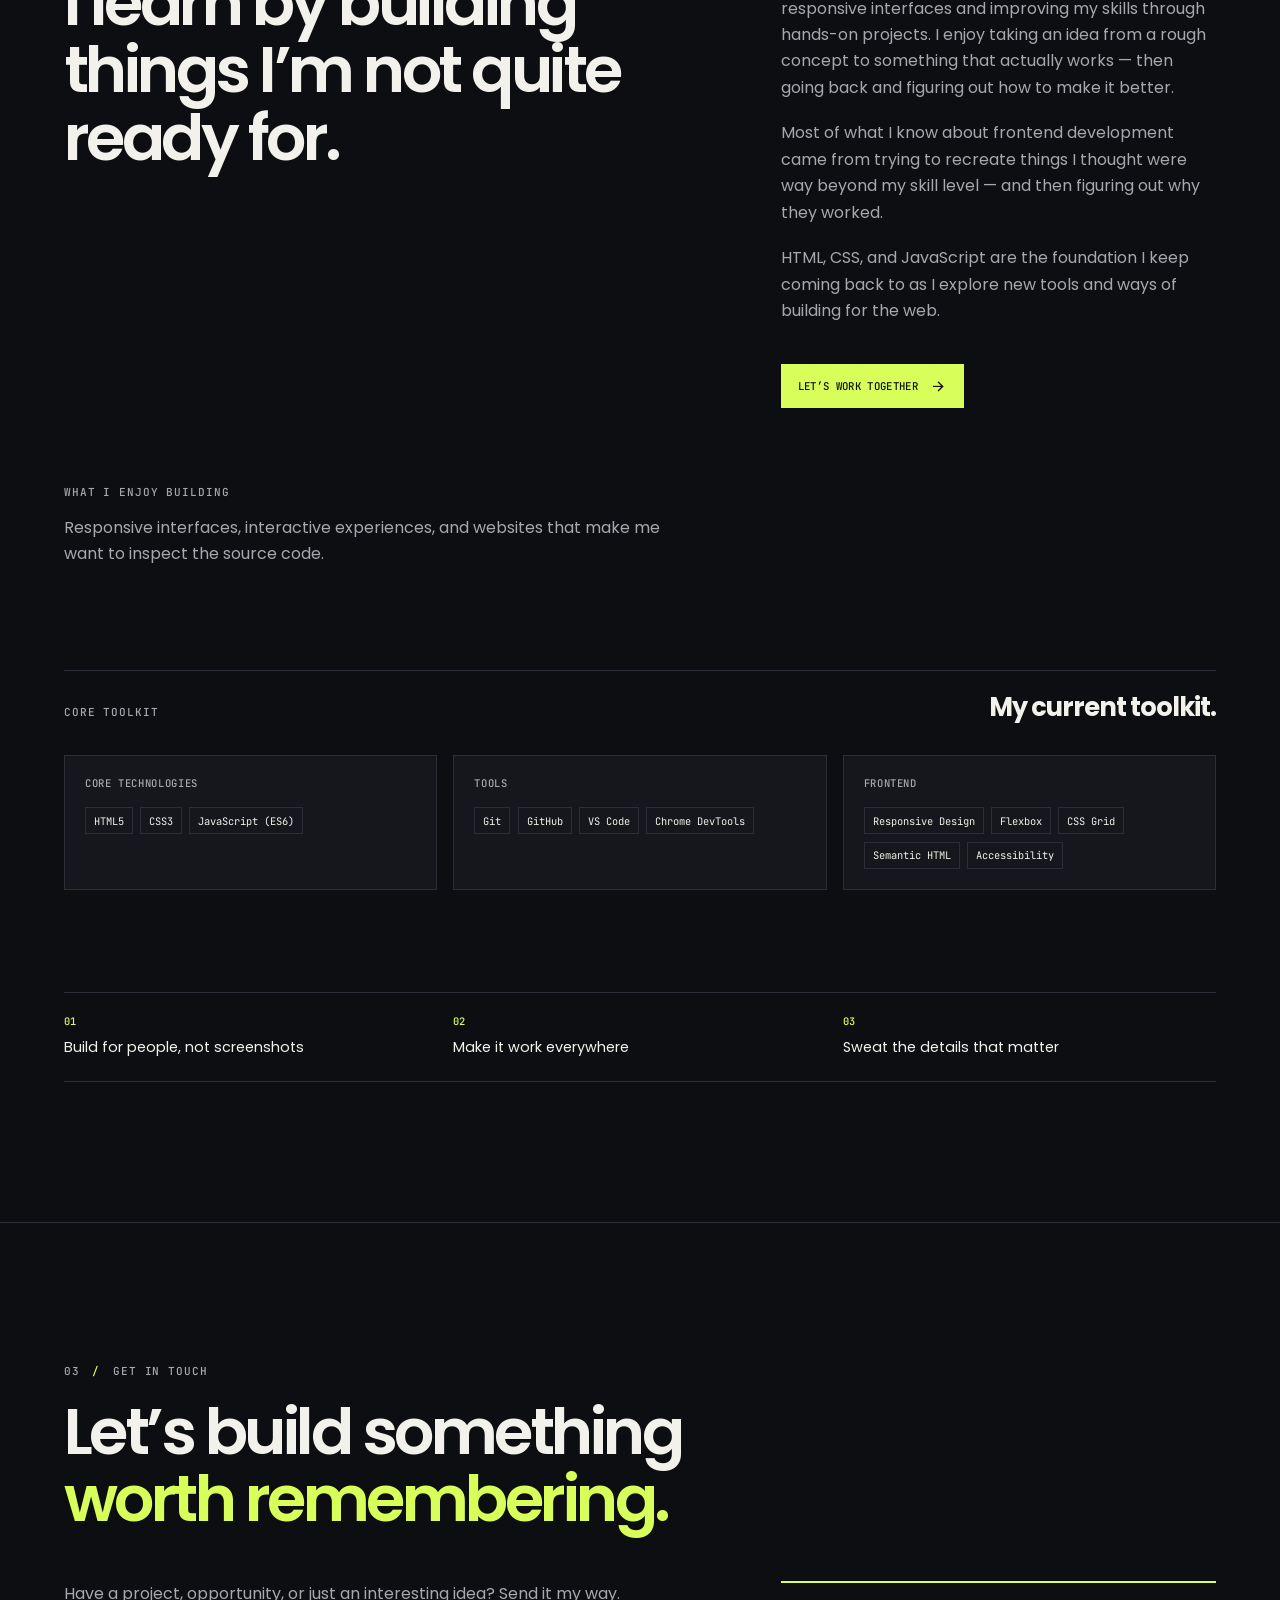
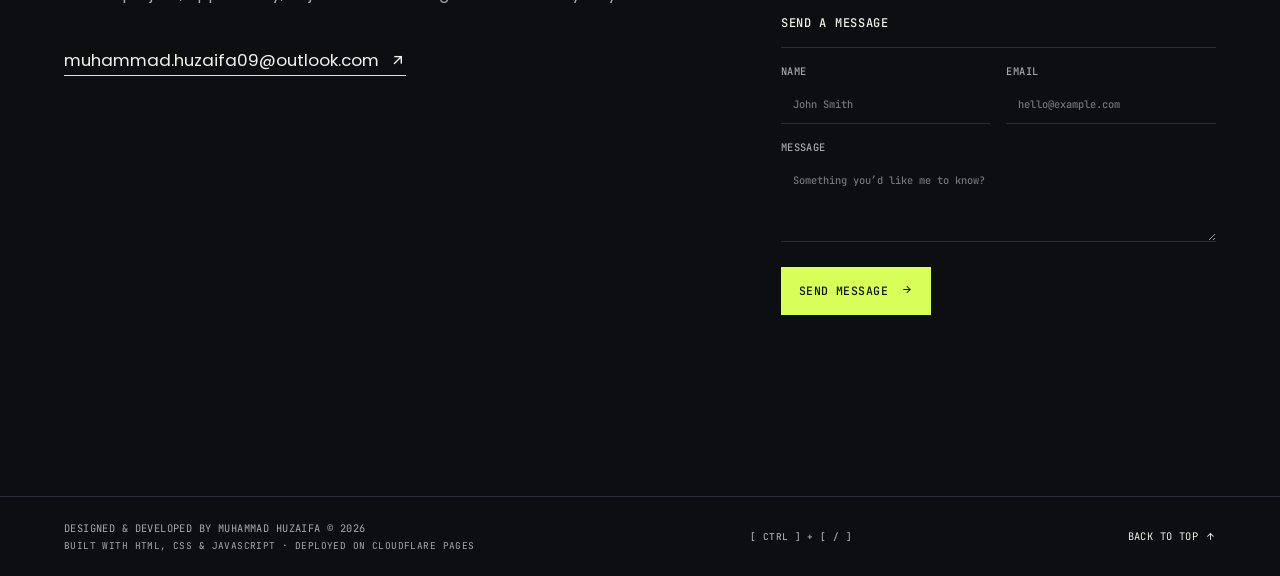
==== commit e654f290: "file updated" ====
--- a/index.html
+++ b/index.html
@@ -383,36 +383,6 @@
         <span class="terminal-hint__keys">[ CTRL ] + [ / ]</span>
         <i class="ri-terminal-box-line" aria-hidden="true"></i>
       </button>
-      <nav class="social-links social-links--footer" aria-label="Social links">
-        <a
-          href="https://www.github.com/HuzaifaAkhtar2"
-          target="_blank"
-          rel="noreferrer"
-          aria-label="GitHub"
-          ><i class="ri-github-line" aria-hidden="true"></i
-        ></a>
-        <a
-          href="https://www.linkedin.com/in/muhammad-huzaifa24/"
-          target="_blank"
-          rel="noreferrer"
-          aria-label="LinkedIn"
-          ><i class="ri-linkedin-box-line" aria-hidden="true"></i
-        ></a>
-        <a
-          href="https://www.codepen.io/MuhammadHuzaifa"
-          target="_blank"
-          rel="noreferrer"
-          aria-label="CodePen"
-          ><i class="ri-codepen-line" aria-hidden="true"></i
-        ></a>
-        <a
-          href="https://www.instagram.com/huzaifas_workspace/"
-          target="_blank"
-          rel="noreferrer"
-          aria-label="Instagram"
-          ><i class="ri-instagram-line" aria-hidden="true"></i
-        ></a>
-      </nav>
       <a href="#home"
         >Back to top <i class="ri-arrow-up-line" aria-hidden="true"></i
       ></a>
--- a/css/fonts.css
+++ b/css/fonts.css
@@ -1 +1,2 @@
-@font-face{font-family:JetBrains Mono;font-style:normal;font-weight:400;font-display:swap;src:url(../assets/fonts/jetbrains-mono-400.woff2)format("woff2")}@font-face{font-family:JetBrains Mono;font-style:normal;font-weight:500;font-display:swap;src:url(../assets/fonts/jetbrains-mono-500.woff2)format("woff2")}@font-face{font-family:Poppins;font-style:normal;font-weight:400;font-display:swap;src:url(../assets/fonts/poppins-400.woff2)format("woff2")}@font-face{font-family:Poppins;font-style:normal;font-weight:500;font-display:swap;src:url(../assets/fonts/poppins-500.woff2)format("woff2")}@font-face{font-family:Poppins;font-style:normal;font-weight:600;font-display:swap;src:url(../assets/fonts/poppins-600.woff2)format("woff2")}@font-face{font-family:Poppins;font-style:normal;font-weight:700;font-display:swap;src:url(../assets/fonts/poppins-700.woff2)format("woff2")}@font-face{font-family:remixicon;font-style:normal;font-weight:400;font-display:swap;src:url(../assets/fonts/remixicon.woff2)format("woff2")}[class^=ri-],[class*=\ ri-]{-webkit-font-smoothing:antialiased;-moz-osx-font-smoothing:grayscale;font-style:normal;font-family:remixicon!important}.ri-add-line:before{content:""}.ri-arrow-down-line:before{content:""}.ri-arrow-right-line:before{content:""}.ri-arrow-right-up-line:before{content:""}.ri-arrow-up-line:before{content:""}.ri-checkbox-blank-line:before{content:""}.ri-close-line:before{content:""}.ri-codepen-line:before{content:""}.ri-github-line:before{content:""}.ri-information-line:before{content:""}.ri-instagram-line:before{content:""}.ri-linkedin-box-line:before{content:""}.ri-loader-4-line:before{content:""}.ri-map-pin-2-line:before{content:""}.ri-moon-line:before{content:""}.ri-sparkling-2-line:before{content:""}.ri-sun-line:before{content:""}.ri-terminal-box-line:before{content:""}.ri-time-line:before{content:""}+@font-face{font-family:JetBrains Mono;font-style:normal;font-weight:400;font-display:swap;src:url(../assets/fonts/jetbrains-mono-400.woff2)format("woff2")}@font-face{font-family:JetBrains Mono;font-style:normal;font-weight:500;font-display:swap;src:url(../assets/fonts/jetbrains-mono-500.woff2)format("woff2")}@font-face{font-family:Poppins;font-style:normal;font-weight:400;font-display:swap;src:url(../assets/fonts/poppins-400.woff2)format("woff2")}@font-face{font-family:Poppins;font-style:normal;font-weight:500;font-display:swap;src:url(../assets/fonts/poppins-500.woff2)format("woff2")}@font-face{font-family:Poppins;font-style:normal;font-weight:600;font-display:swap;src:url(../assets/fonts/poppins-600.woff2)format("woff2")}@font-face{font-family:Poppins;font-style:normal;font-weight:700;font-display:swap;src:url(../assets/fonts/poppins-700.woff2)format("woff2")}@font-face{font-family:remixicon;font-style:normal;font-weight:400;font-display:swap;src:url(../assets/fonts/remixicon.woff2)format("woff2")}[class^=ri-],[class*=\ ri-]{-webkit-font-smoothing:antialiased;-moz-osx-font-smoothing:grayscale;font-style:normal;font-family:remixicon!important}.ri-add-line:before{content:""}.ri-arrow-down-line:before{content:""}.ri-arrow-right-line:before{content:""}.ri-arrow-right-up-line:before{content:""}.ri-arrow-up-line:before{content:""}.ri-checkbox-blank-line:before{content:""}.ri-close-line:before{content:""}.ri-codepen-line:before{content:""}.ri-github-line:before{content:""}.ri-information-line:before{content:""}.ri-instagram-line:before{content:""}.ri-linkedin-box-line:before{content:""}.ri-loader-4-line:before{content:""}.ri-map-pin-2-line:before{content:""}.ri-moon-line:before{content:""}.ri-sparkling-2-line:before{content:""}.ri-sun-line:before{content:""}.ri-terminal-box-line:before{content:""}.ri-time-line:before{content:""}
+.ri-checkbox-line:before{content:"\eb85"}
